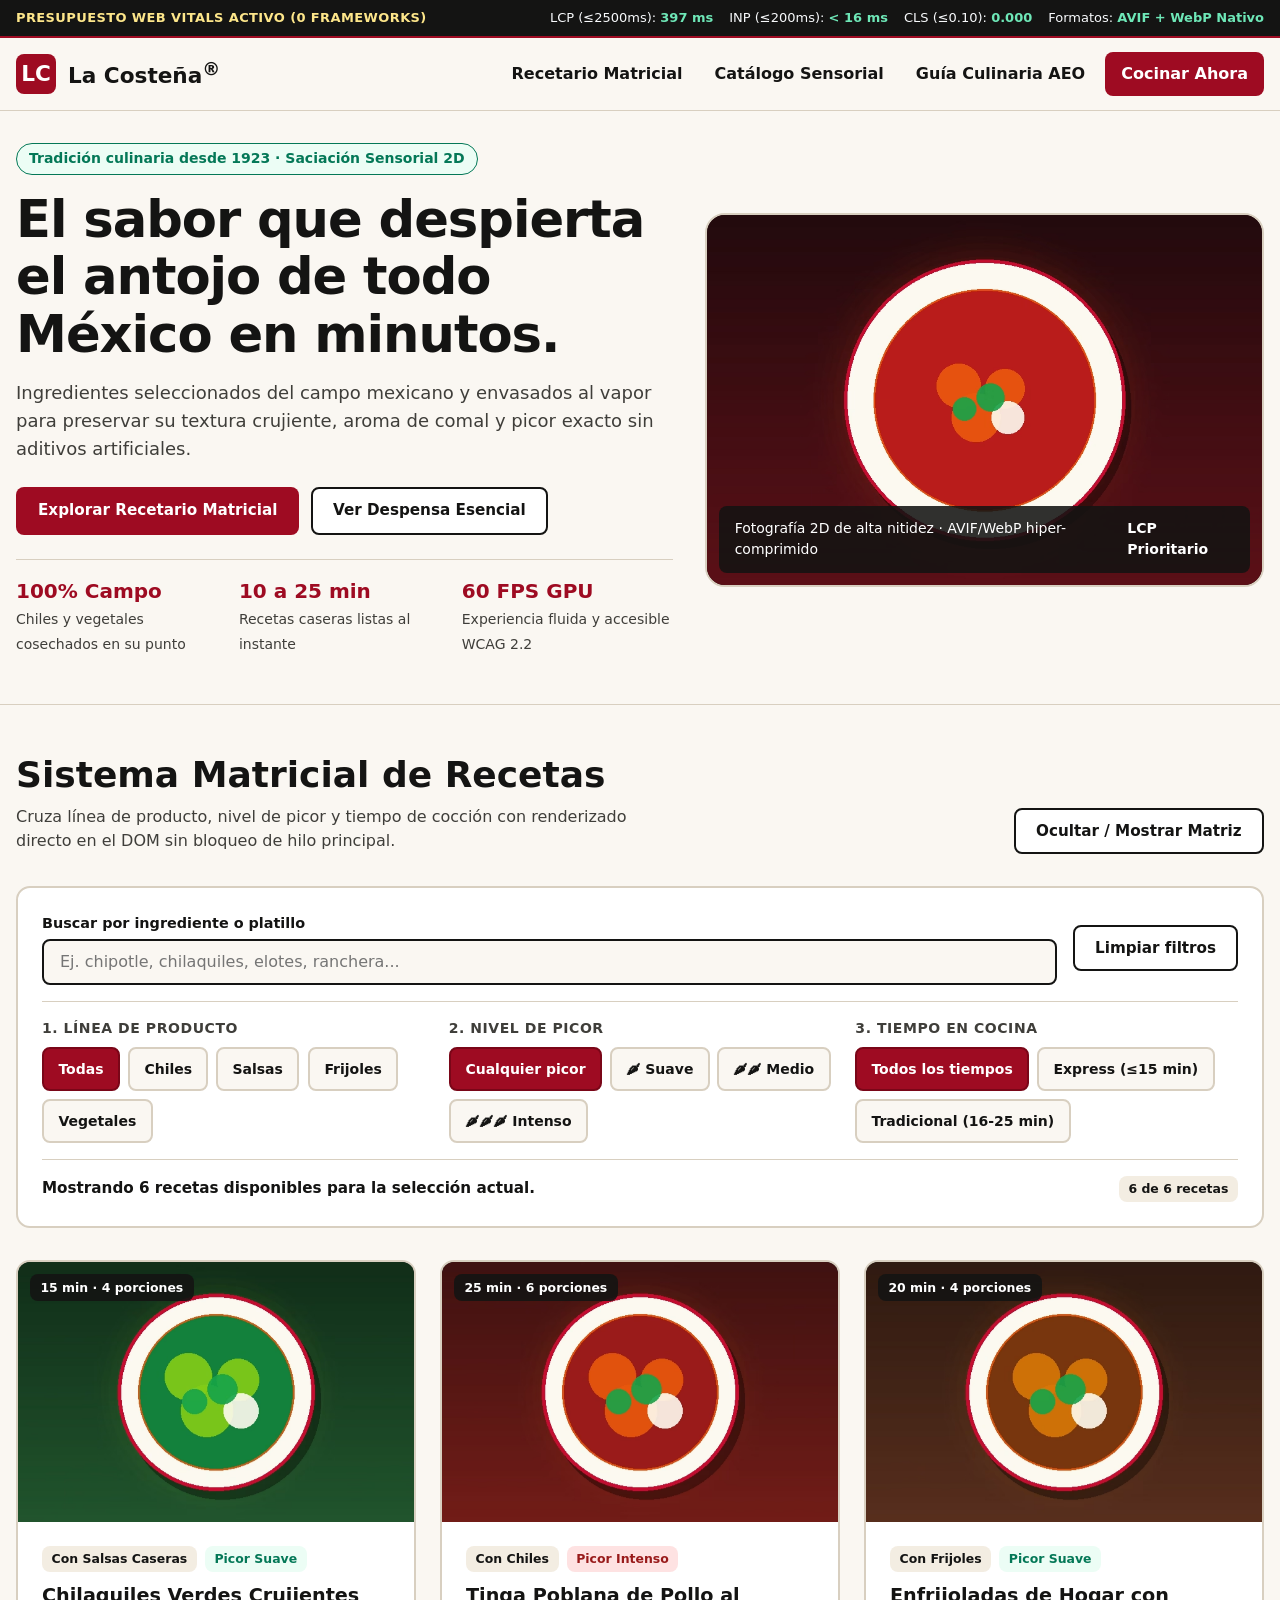
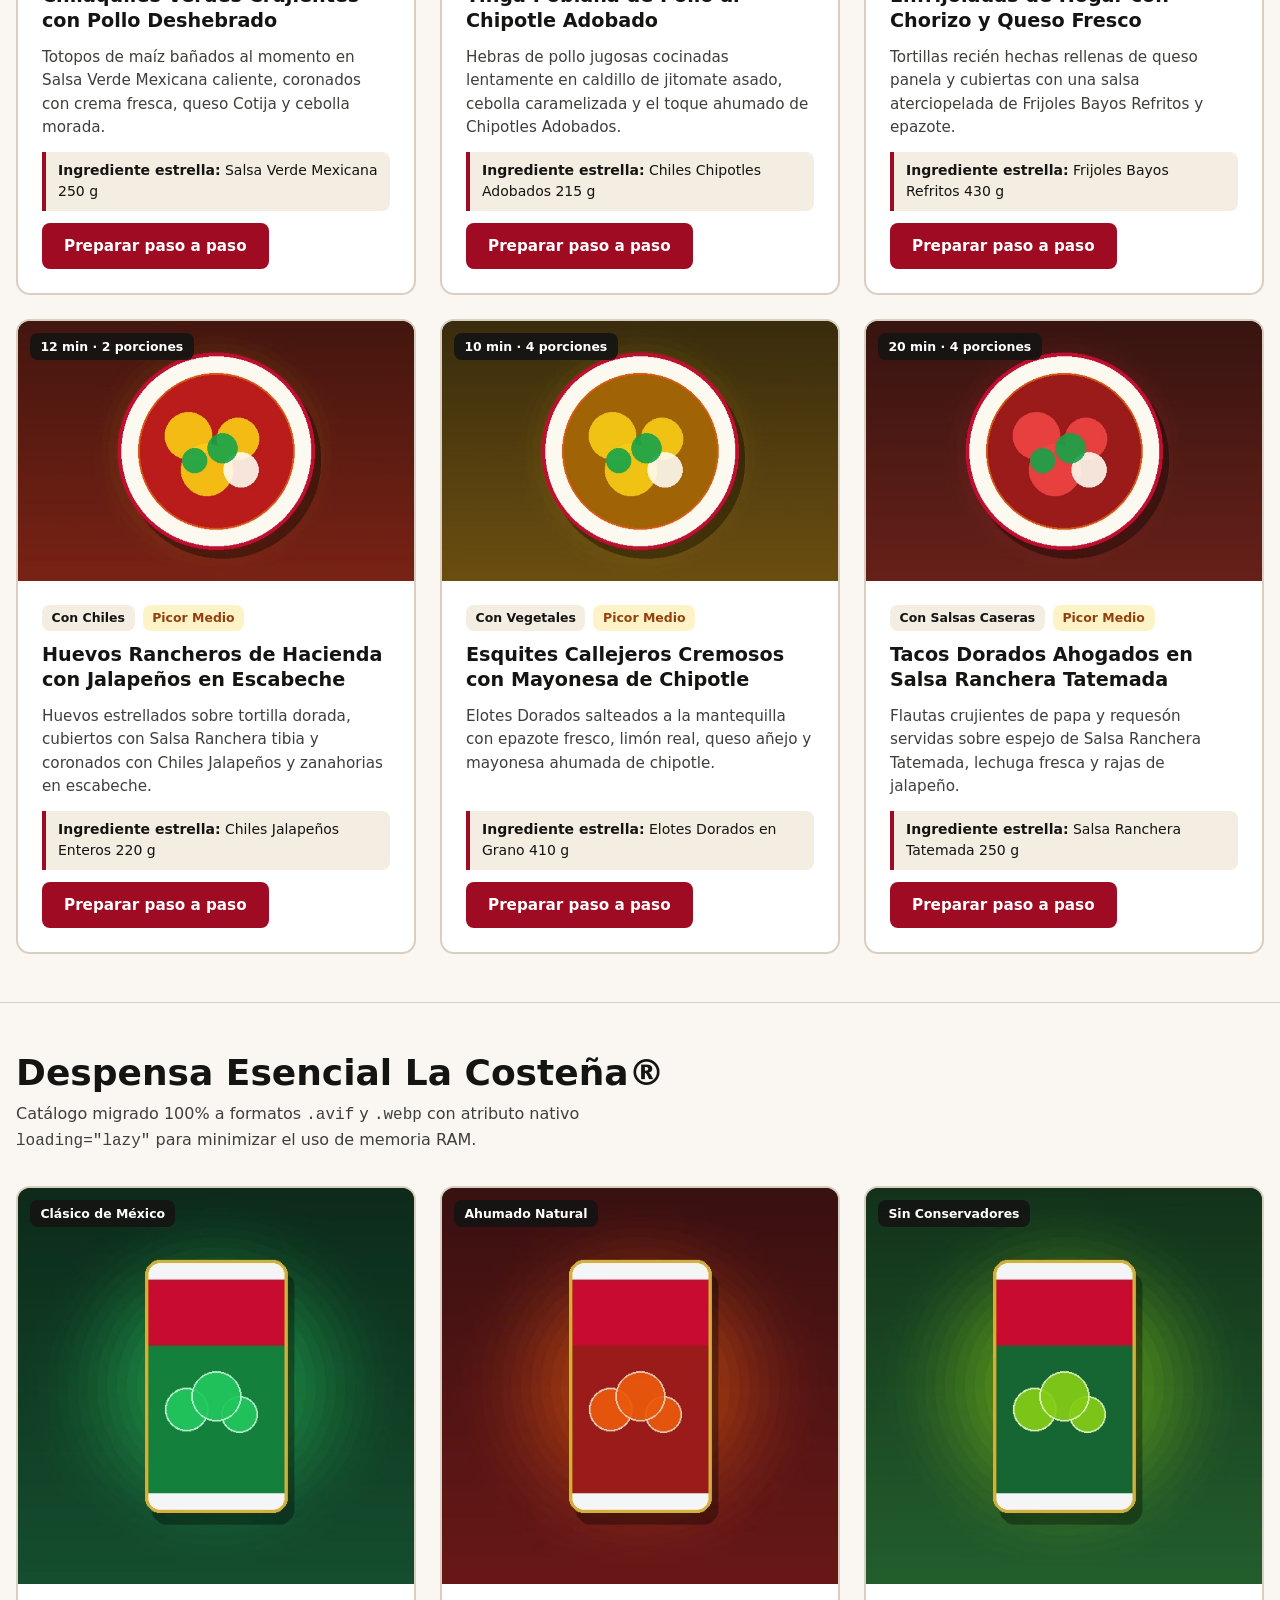
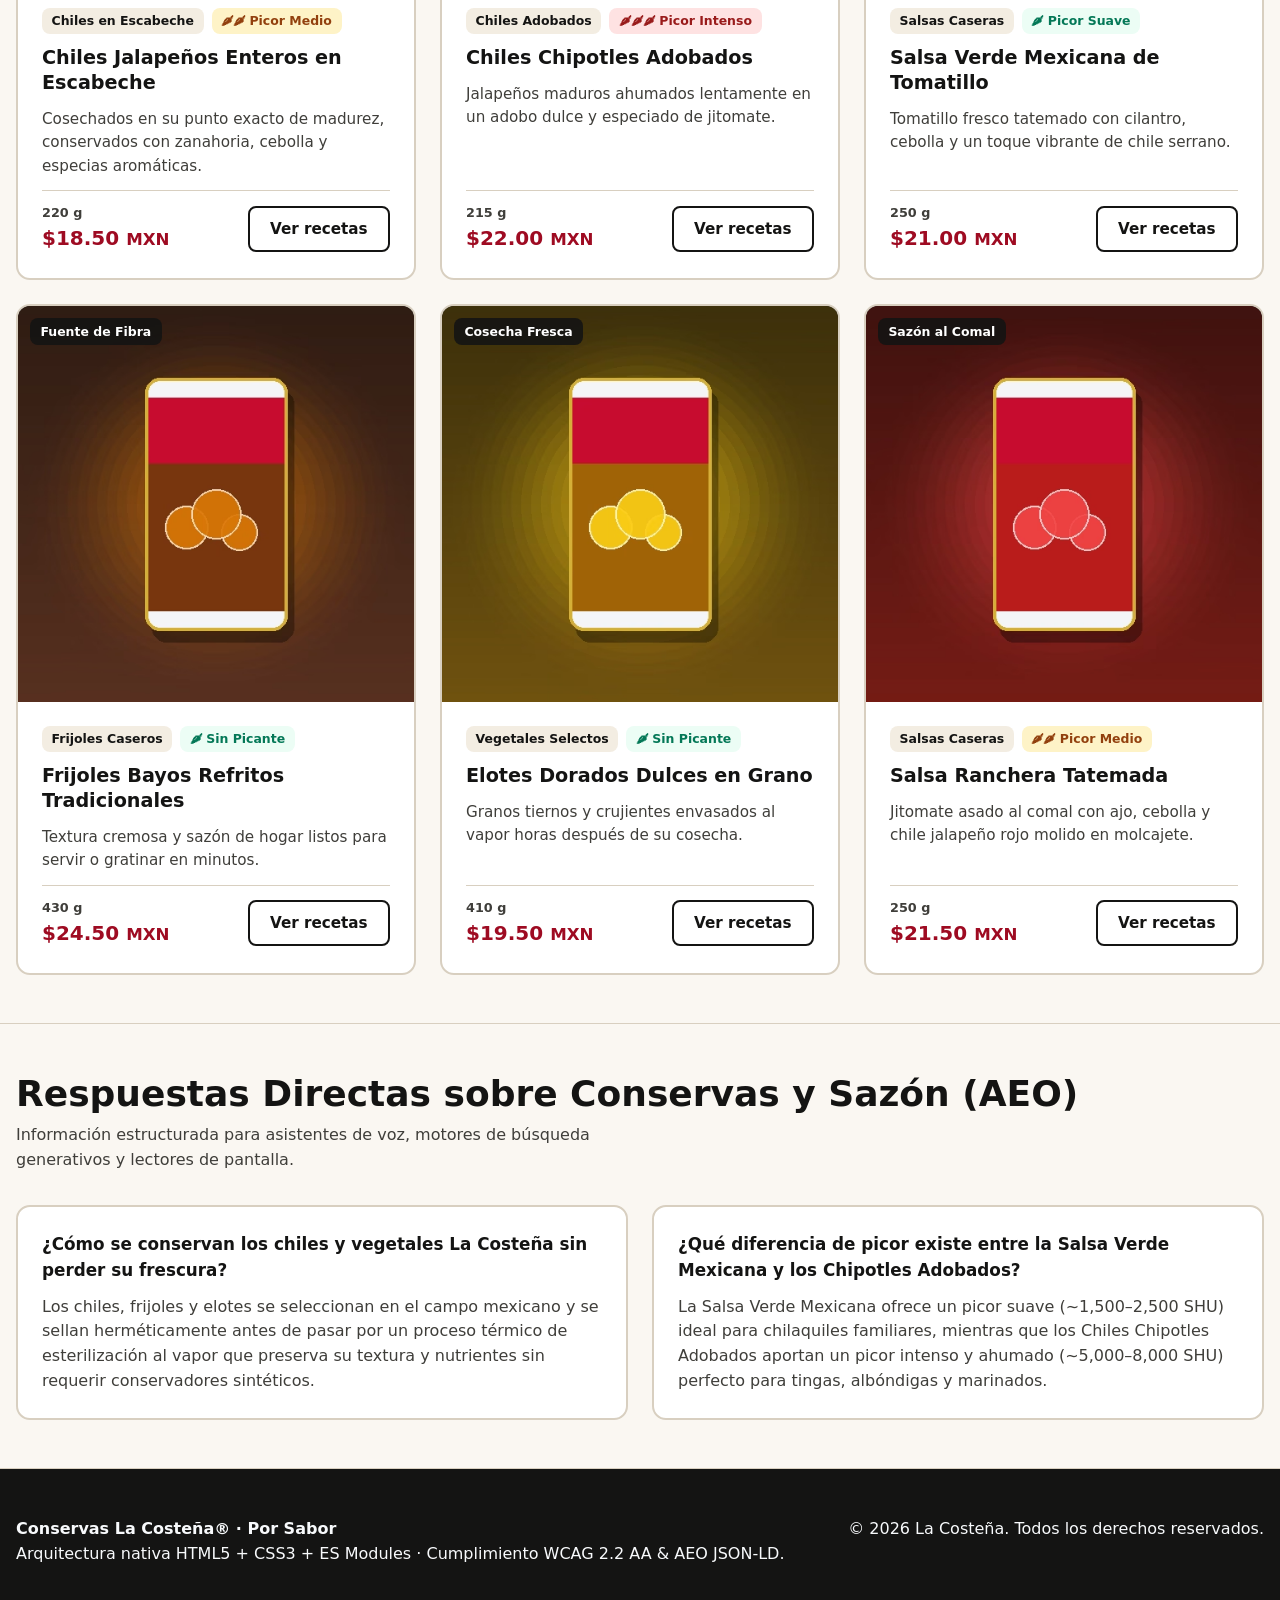
==== index.html @ fd1d67aa "Commit inicial: maquetado base" ====
<!DOCTYPE html>
<html lang="es-MX">
<head>
  <meta charset="UTF-8">
  <meta name="viewport" content="width=device-width, initial-scale=1.0">
  <title>La Costeña® | Por Sabor — Catálogo Sensorial y Recetario Matricial</title>
  <meta name="description" content="Explora el catálogo oficial de chiles, salsas, frijoles y vegetales La Costeña®. Filtra recetas mexicanas por ingrediente, nivel de picor y tiempo de preparación.">
  <meta name="theme-color" content="#9E0B22">

  <!-- Preload crítico únicamente para el activo LCP del Hero (Fase 1 y 2) -->
  <link rel="preload" as="image" href="assets/img/hero-banner.avif" type="image/avif" fetchpriority="high">
  <link rel="stylesheet" href="css/styles.css">

  <!-- Fase 4: Answer Engine Optimization (AEO) - JSON-LD Estructurado (Product Schema + Recipe Schema + FAQPage) -->
  <script type="application/ld+json">
  {
    "@context": "https://schema.org",
    "@graph": [
      {
        "@type": "Organization",
        "@id": "https://www.lacostena.com.mx/#organization",
        "name": "Conservas La Costeña S.A. de C.V.",
        "url": "https://www.lacostena.com.mx/",
        "slogan": "Por sabor",
        "foundingDate": "1923"
      },
      {
        "@type": "Product",
        "@id": "https://www.lacostena.com.mx/#prod-jalapenos",
        "name": "Chiles Jalapeños Enteros en Escabeche La Costeña 220 g",
        "sku": "LC-JAL-220",
        "brand": { "@type": "Brand", "name": "La Costeña" },
        "description": "Chiles jalapeños enteros cosechados en su punto exacto de madurez y conservados en escabeche tradicional con zanahoria y especias.",
        "image": [
          "https://www.lacostena.com.mx/assets/img/prod-jalapenos.avif",
          "https://www.lacostena.com.mx/assets/img/prod-jalapenos.webp"
        ],
        "offers": {
          "@type": "Offer",
          "priceCurrency": "MXN",
          "price": "18.50",
          "availability": "https://schema.org/InStock"
        },
        "aggregateRating": {
          "@type": "AggregateRating",
          "ratingValue": "4.9",
          "reviewCount": "1420"
        }
      },
      {
        "@type": "Product",
        "@id": "https://www.lacostena.com.mx/#prod-chipotles",
        "name": "Chiles Chipotles Adobados La Costeña 215 g",
        "sku": "LC-CHI-215",
        "brand": { "@type": "Brand", "name": "La Costeña" },
        "description": "Jalapeños maduros ahumados lentamente en un adobo dulce y especiado de jitomate.",
        "image": [
          "https://www.lacostena.com.mx/assets/img/prod-chipotles.avif",
          "https://www.lacostena.com.mx/assets/img/prod-chipotles.webp"
        ],
        "offers": {
          "@type": "Offer",
          "priceCurrency": "MXN",
          "price": "22.00",
          "availability": "https://schema.org/InStock"
        },
        "aggregateRating": {
          "@type": "AggregateRating",
          "ratingValue": "4.9",
          "reviewCount": "980"
        }
      },
      {
        "@type": "Product",
        "@id": "https://www.lacostena.com.mx/#prod-salsa-verde",
        "name": "Salsa Verde Mexicana de Tomatillo La Costeña 250 g",
        "sku": "LC-SAL-250V",
        "brand": { "@type": "Brand", "name": "La Costeña" },
        "description": "Tomatillo fresco tatemado con cilantro, cebolla y chile serrano sin conservadores.",
        "image": [
          "https://www.lacostena.com.mx/assets/img/prod-salsa-verde.avif",
          "https://www.lacostena.com.mx/assets/img/prod-salsa-verde.webp"
        ],
        "offers": {
          "@type": "Offer",
          "priceCurrency": "MXN",
          "price": "21.00",
          "availability": "https://schema.org/InStock"
        }
      },
      {
        "@type": "Recipe",
        "@id": "https://www.lacostena.com.mx/#rec-chilaquiles",
        "name": "Chilaquiles Verdes Crujientes con Pollo Deshebrado",
        "author": { "@type": "Organization", "name": "La Costeña" },
        "description": "Totopos de maíz bañados al momento en Salsa Verde Mexicana caliente, coronados con crema fresca, queso Cotija y cebolla morada.",
        "image": [
          "https://www.lacostena.com.mx/assets/img/rec-chilaquiles.avif",
          "https://www.lacostena.com.mx/assets/img/rec-chilaquiles.webp"
        ],
        "prepTime": "PT5M",
        "cookTime": "PT10M",
        "totalTime": "PT15M",
        "recipeYield": "4 porciones",
        "recipeCategory": "Plato Fuerte",
        "recipeCuisine": "Mexicana",
        "nutrition": {
          "@type": "NutritionInformation",
          "calories": "420 calories"
        },
        "recipeIngredient": [
          "1 frasco de Salsa Verde Mexicana La Costeña (250 g)",
          "300 g de totopos de maíz dorados",
          "200 g de pechuga de pollo cocida y deshebrada",
          "1/2 taza de crema ácida fresca y 80 g de queso Cotija",
          "Cilantro fresco picado y aros de cebolla morada"
        ],
        "recipeInstructions": [
          {
            "@type": "HowToStep",
            "name": "Calentar la salsa",
            "text": "Calienta la Salsa Verde Mexicana La Costeña con media taza de caldo de pollo hasta que rompa el primer hervor."
          },
          {
            "@type": "HowToStep",
            "name": "Bañar los totopos",
            "text": "Sirve una cama de totopos crujientes y báñalos inmediatamente con la salsa caliente para conservar su textura."
          },
          {
            "@type": "HowToStep",
            "name": "Emplatar",
            "text": "Añade el pollo deshebrado, decora con crema, queso Cotija, cebolla morada y cilantro fresco."
          }
        ]
      },
      {
        "@type": "Recipe",
        "@id": "https://www.lacostena.com.mx/#rec-tinga",
        "name": "Tinga Poblana de Pollo al Chipotle Adobado",
        "author": { "@type": "Organization", "name": "La Costeña" },
        "description": "Hebras de pollo jugosas cocinadas lentamente en caldillo de jitomate asado, cebolla caramelizada y el toque ahumado de Chipotles Adobados.",
        "image": [
          "https://www.lacostena.com.mx/assets/img/rec-tinga.avif",
          "https://www.lacostena.com.mx/assets/img/rec-tinga.webp"
        ],
        "prepTime": "PT10M",
        "cookTime": "PT15M",
        "totalTime": "PT25M",
        "recipeYield": "6 porciones",
        "recipeCategory": "Plato Fuerte",
        "recipeCuisine": "Mexicana",
        "nutrition": {
          "@type": "NutritionInformation",
          "calories": "380 calories"
        },
        "recipeIngredient": [
          "1 lata de Chiles Chipotles Adobados La Costeña (al gusto)",
          "500 g de pechuga de pollo deshebrada",
          "2 cebollas blancas grandes fileteadas en pluma",
          "4 jitomates guaje maduros asados",
          "1 hoja de laurel y tostadas de maíz para servir"
        ],
        "recipeInstructions": [
          {
            "@type": "HowToStep",
            "name": "Acitronar cebolla",
            "text": "Acitrona la cebolla fileteada en aceite caliente durante 6 minutos hasta que luzca translúcida y dulce."
          },
          {
            "@type": "HowToStep",
            "name": "Licuar adobo",
            "text": "Licúa los jitomates asados con los Chiles Chipotles Adobados La Costeña y un toque de caldo."
          },
          {
            "@type": "HowToStep",
            "name": "Guisar",
            "text": "Vierte la salsa sobre la cebolla, incorpora el pollo y el laurel, y cocina 12 minutos a fuego medio."
          }
        ]
      }
    ]
  }
  </script>
</head>
<body>
  <a href="#main-content" class="skip-link">Saltar al contenido principal</a>

  <!-- Fase 1: Barra de Auditoría de Presupuestos de Rendimiento (LCP, INP, CLS) -->
  <aside class="perf-bar" aria-label="Auditoría de presupuesto de rendimiento en tiempo real">
    <div class="container perf-bar-inner">
      <span class="perf-title">Presupuesto Web Vitals Activo (0 Frameworks)</span>
      <ul class="perf-metrics">
        <li>LCP (&le;2500ms): <strong id="metric-lcp">&lt; 180 ms</strong></li>
        <li>INP (&le;200ms): <strong id="metric-inp">&lt; 16 ms</strong></li>
        <li>CLS (&le;0.10): <strong id="metric-cls">0.000</strong></li>
        <li>Formatos: <strong>AVIF + WebP Nativo</strong></li>
      </ul>
    </div>
  </aside>

  <!-- Navegación Semántica Global -->
  <header class="site-header">
    <div class="container header-inner">
      <a href="#" class="brand-logo" aria-label="La Costeña Inicio">
        <span class="brand-crest" aria-hidden="true">LC</span>
        <span>La Costeña<sup>®</sup></span>
      </a>

      <nav aria-label="Navegación principal">
        <button
          type="button"
          class="nav-toggle"
          id="nav-toggle"
          aria-expanded="false"
          aria-controls="primary-nav-list"
        >
          Menú
        </button>
        <ul class="nav-list" id="primary-nav-list" data-open="false">
          <li><a href="#recetas" class="nav-link">Recetario Matricial</a></li>
          <li><a href="#catalogo" class="nav-link">Catálogo Sensorial</a></li>
          <li><a href="#respuestas-aeo" class="nav-link">Guía Culinaria AEO</a></li>
          <li><a href="#recetas" class="nav-link nav-cta">Cocinar Ahora</a></li>
        </ul>
      </nav>
    </div>
  </header>

  <main id="main-content">
    <!-- Fase 2: Hero Section con Saciación Sensorial 2D y Prioridad Exclusiva fetchpriority="high" -->
    <section class="hero-section" aria-labelledby="hero-heading">
      <div class="container hero-grid">
        <div class="hero-copy">
          <span class="eyebrow">Tradición culinaria desde 1923 · Saciación Sensorial 2D</span>
          <h1 id="hero-heading" class="hero-title">
            El sabor que despierta el antojo de todo México en minutos.
          </h1>
          <p class="hero-lead">
            Ingredientes seleccionados del campo mexicano y envasados al vapor para preservar su textura crujiente, aroma de comal y picor exacto sin aditivos artificiales.
          </p>
          <div class="hero-actions">
            <a href="#recetas" class="btn btn-primary">Explorar Recetario Matricial</a>
            <a href="#catalogo" class="btn btn-secondary">Ver Despensa Esencial</a>
          </div>
          <ul class="hero-trust-list" aria-label="Indicadores de calidad y rendimiento">
            <li>
              <strong>100% Campo</strong>
              <span>Chiles y vegetales cosechados en su punto</span>
            </li>
            <li>
              <strong>10 a 25 min</strong>
              <span>Recetas caseras listas al instante</span>
            </li>
            <li>
              <strong>60 FPS GPU</strong>
              <span>Experiencia fluida y accesible WCAG 2.2</span>
            </li>
          </ul>
        </div>

        <div class="hero-visual">
          <picture class="media-picture">
            <source srcset="assets/img/hero-banner.avif" type="image/avif">
            <source srcset="assets/img/hero-banner.webp" type="image/webp">
            <img
              src="assets/img/hero-banner.webp"
              alt="Mesa mexicana con chiles jalapeños en escabeche, salsa ranchera tatemada y chilaquiles recién servidos"
              width="960"
              height="640"
              fetchpriority="high"
              decoding="async"
              class="media-img"
            >
          </picture>
          <div class="hero-caption">
            <span>Fotografía 2D de alta nitidez · AVIF/WebP hiper-comprimido</span>
            <strong>LCP Prioritario</strong>
          </div>
        </div>
      </div>
    </section>

    <!-- Fase 3 y 4: Sistema Matricial de Filtrado de Recetas con Roles ARIA Dinámicos -->
    <section id="recetas" class="section-block" aria-labelledby="recetas-heading">
      <div class="container">
        <div class="section-header">
          <div>
            <h2 id="recetas-heading" class="section-title">Sistema Matricial de Recetas</h2>
            <p class="section-subtitle">
              Cruza línea de producto, nivel de picor y tiempo de cocción con renderizado directo en el DOM sin bloqueo de hilo principal.
            </p>
          </div>
          <button
            type="button"
            class="btn btn-secondary"
            id="btn-toggle-matrix"
            aria-expanded="true"
            aria-controls="matrix-panel"
          >
            Ocultar / Mostrar Matriz
          </button>
        </div>

        <div id="matrix-panel" class="matrix-shell">
          <div class="matrix-top-bar">
            <div class="search-field-wrap">
              <label for="recipe-search" class="search-label">Buscar por ingrediente o platillo</label>
              <input
                type="search"
                id="recipe-search"
                class="search-input"
                placeholder="Ej. chipotle, chilaquiles, elotes, ranchera..."
                autocomplete="off"
              >
            </div>
            <button type="button" class="btn btn-secondary" id="btn-reset-filters">
              Limpiar filtros
            </button>
          </div>

          <div id="recipe-matrix-controls" class="matrix-controls-grid">
            <!-- Eje 1: Categoría de Producto -->
            <div>
              <h3 id="axis-category-label" class="matrix-axis-title">1. Línea de Producto</h3>
              <div class="chip-group" role="group" aria-labelledby="axis-category-label">
                <button type="button" class="filter-chip" data-axis="category" data-value="all" aria-pressed="true">Todas</button>
                <button type="button" class="filter-chip" data-axis="category" data-value="chiles" aria-pressed="false">Chiles</button>
                <button type="button" class="filter-chip" data-axis="category" data-value="salsas" aria-pressed="false">Salsas</button>
                <button type="button" class="filter-chip" data-axis="category" data-value="frijoles" aria-pressed="false">Frijoles</button>
                <button type="button" class="filter-chip" data-axis="category" data-value="vegetales" aria-pressed="false">Vegetales</button>
              </div>
            </div>

            <!-- Eje 2: Nivel de Picor -->
            <div>
              <h3 id="axis-heat-label" class="matrix-axis-title">2. Nivel de Picor</h3>
              <div class="chip-group" role="group" aria-labelledby="axis-heat-label">
                <button type="button" class="filter-chip" data-axis="heat" data-value="all" aria-pressed="true">Cualquier picor</button>
                <button type="button" class="filter-chip" data-axis="heat" data-value="suave" aria-pressed="false">🌶 Suave</button>
                <button type="button" class="filter-chip" data-axis="heat" data-value="medio" aria-pressed="false">🌶🌶 Medio</button>
                <button type="button" class="filter-chip" data-axis="heat" data-value="alto" aria-pressed="false">🌶🌶🌶 Intenso</button>
              </div>
            </div>

            <!-- Eje 3: Tiempo de Preparación -->
            <div>
              <h3 id="axis-time-label" class="matrix-axis-title">3. Tiempo en Cocina</h3>
              <div class="chip-group" role="group" aria-labelledby="axis-time-label">
                <button type="button" class="filter-chip" data-axis="time" data-value="all" aria-pressed="true">Todos los tiempos</button>
                <button type="button" class="filter-chip" data-axis="time" data-value="express" aria-pressed="false">Express (&le;15 min)</button>
                <button type="button" class="filter-chip" data-axis="time" data-value="tradicional" aria-pressed="false">Tradicional (16-25 min)</button>
              </div>
            </div>
          </div>

          <div class="matrix-status-bar">
            <p id="filter-status" role="status" aria-live="polite" aria-atomic="true">
              Mostrando 6 recetas disponibles para la selección actual.
            </p>
            <span id="recipe-count-badge" class="tag-pill">6 de 6 recetas</span>
          </div>
        </div>

        <!-- Contenedor de Recetas con Carga Diferida Nativa -->
        <div id="recipe-grid" class="card-grid" aria-live="polite"></div>
      </div>
    </section>

    <!-- Fase 2: Catálogo de Productos con Carga Diferida Nativa (loading="lazy") -->
    <section id="catalogo" class="section-block" aria-labelledby="catalogo-heading">
      <div class="container">
        <div class="section-header">
          <div>
            <h2 id="catalogo-heading" class="section-title">Despensa Esencial La Costeña®</h2>
            <p class="section-subtitle">
              Catálogo migrado 100% a formatos <code>.avif</code> y <code>.webp</code> con atributo nativo <code>loading="lazy"</code> para minimizar el uso de memoria RAM.
            </p>
          </div>
        </div>
        <div id="product-grid" class="card-grid"></div>
      </div>
    </section>

    <!-- Fase 4: Respuestas Directas AEO (Answer Engine Optimization) -->
    <section id="respuestas-aeo" class="section-block" aria-labelledby="aeo-heading">
      <div class="container">
        <div class="section-header">
          <div>
            <h2 id="aeo-heading" class="section-title">Respuestas Directas sobre Conservas y Sazón (AEO)</h2>
            <p class="section-subtitle">
              Información estructurada para asistentes de voz, motores de búsqueda generativos y lectores de pantalla.
            </p>
          </div>
        </div>

        <div class="aeo-grid">
          <details class="aeo-card" open>
            <summary>¿Cómo se conservan los chiles y vegetales La Costeña sin perder su frescura?</summary>
            <p>
              Los chiles, frijoles y elotes se seleccionan en el campo mexicano y se sellan herméticamente antes de pasar por un proceso térmico de esterilización al vapor que preserva su textura y nutrientes sin requerir conservadores sintéticos.
            </p>
          </details>
          <details class="aeo-card" open>
            <summary>¿Qué diferencia de picor existe entre la Salsa Verde Mexicana y los Chipotles Adobados?</summary>
            <p>
              La Salsa Verde Mexicana ofrece un picor suave (~1,500–2,500 SHU) ideal para chilaquiles familiares, mientras que los Chiles Chipotles Adobados aportan un picor intenso y ahumado (~5,000–8,000 SHU) perfecto para tingas, albóndigas y marinados.
            </p>
          </details>
        </div>
      </div>
    </section>
  </main>

  <!-- Modal Nativo <dialog> para Receta Paso a Paso -->
  <dialog id="recipe-dialog" class="recipe-dialog" aria-labelledby="dialog-recipe-title">
    <div id="recipe-dialog-content" class="dialog-inner"></div>
  </dialog>

  <footer class="site-footer">
    <div class="container footer-inner">
      <div>
        <strong>Conservas La Costeña® · Por Sabor</strong>
        <p>Arquitectura nativa HTML5 + CSS3 + ES Modules · Cumplimiento WCAG 2.2 AA &amp; AEO JSON-LD.</p>
      </div>
      <p>&copy; 2026 La Costeña. Todos los derechos reservados.</p>
    </div>
  </footer>

  <script type="module" src="js/app.js"></script>
</body>
</html>
---- css/styles.css ----
:root {
  /* Paleta Sensorial de Alto Contraste (WCAG 2.2 AA/AAA) */
  --color-brand-red: #9E0B22;
  --color-brand-red-dark: #7A0618;
  --color-accent-orange: #C2410C;
  --color-herb-green: #047857;
  --color-herb-bg: #ECFDF5;
  --color-bg-canvas: #FAF7F2;
  --color-bg-surface: #FFFFFF;
  --color-bg-elevated: #F3EDE2;
  --color-text-primary: #141413;
  --color-text-secondary: #3F3E3A;
  --color-border: #D8CFC0;
  --color-focus-ring: #047857;
  --color-focus-offset: #FFFFFF;

  /* Tipografía Nativa de Alto Rendimiento (0 bloqueo de fuentes externas) */
  --font-display: 'Rubik', system-ui, -apple-system, 'Segoe UI', Roboto, sans-serif;
  --font-sans: 'Nunito Sans', system-ui, -apple-system, 'Segoe UI', Roboto, sans-serif;

  /* Escala Espacial */
  --space-1: 0.25rem;
  --space-2: 0.5rem;
  --space-3: 0.75rem;
  --space-4: 1rem;
  --space-6: 1.5rem;
  --space-8: 2rem;
  --space-12: 3rem;
  --space-16: 4rem;

  --radius-sm: 0.5rem;
  --radius-md: 0.875rem;
  --radius-lg: 1.25rem;
  --ease-gpu: cubic-bezier(0.22, 1, 0.36, 1);
}

*,
*::before,
*::after {
  box-sizing: border-box;
  margin: 0;
  padding: 0;
}

html {
  font-size: 16px;
  scroll-behavior: smooth;
  background-color: var(--color-bg-canvas);
  color: var(--color-text-primary);
  font-family: var(--font-sans);
  line-height: 1.55;
  -webkit-text-size-adjust: 100%;
}

body {
  min-height: 100vh;
  overflow-x: hidden;
}

/* Accesibilidad WCAG 2.2: Anillos de Foco de Alto Contraste */
:focus-visible {
  outline: 3px solid var(--color-focus-ring);
  outline-offset: 3px;
  box-shadow: 0 0 0 6px rgba(4, 120, 87, 0.2);
}

/* Enlace para saltar navegación por teclado */
.skip-link {
  position: absolute;
  top: var(--space-2);
  left: var(--space-4);
  z-index: 9999;
  padding: var(--space-3) var(--space-4);
  background: var(--color-text-primary);
  color: #FFFFFF;
  font-weight: 700;
  text-decoration: none;
  border-radius: var(--radius-sm);
  transform: translate3d(0, -150%, 0);
  transition: transform 180ms var(--ease-gpu);
}

.skip-link:focus-visible {
  transform: translate3d(0, 0, 0);
}

.container {
  width: 100%;
  max-width: 1280px;
  margin-inline: auto;
  padding-inline: var(--space-4);
}

/* Barra de Auditoría de Presupuesto de Rendimiento (Fase 1) */
.perf-bar {
  background: var(--color-text-primary);
  color: #F8FAFC;
  font-size: 0.8125rem;
  padding-block: var(--space-2);
  border-bottom: 2px solid var(--color-brand-red);
}

.perf-bar-inner {
  display: flex;
  flex-wrap: wrap;
  align-items: center;
  justify-content: space-between;
  gap: var(--space-3);
}

.perf-title {
  font-weight: 700;
  letter-spacing: 0.03em;
  text-transform: uppercase;
  color: #FDE68A;
}

.perf-metrics {
  display: flex;
  flex-wrap: wrap;
  gap: var(--space-4);
  list-style: none;
}

.perf-metrics strong {
  color: #6EE7B7;
  font-variant-numeric: tabular-nums;
}

/* Cabecera y Navegación Global */
.site-header {
  position: sticky;
  top: 0;
  z-index: 100;
  background: rgba(250, 247, 242, 0.96);
  border-bottom: 1px solid var(--color-border);
}

.header-inner {
  display: flex;
  align-items: center;
  justify-content: space-between;
  min-height: 4.5rem;
  gap: var(--space-4);
}

.brand-logo {
  display: inline-flex;
  align-items: center;
  gap: var(--space-3);
  text-decoration: none;
  color: var(--color-text-primary);
  font-family: var(--font-display);
  font-weight: 800;
  font-size: 1.35rem;
  min-height: 44px;
}

.brand-crest {
  display: inline-flex;
  align-items: center;
  justify-content: center;
  width: 2.5rem;
  height: 2.5rem;
  background: var(--color-brand-red);
  color: #FFFFFF;
  border-radius: var(--radius-sm);
  font-weight: 900;
}

.nav-toggle {
  display: none;
  align-items: center;
  justify-content: center;
  min-width: 44px;
  min-height: 44px;
  padding: var(--space-2) var(--space-3);
  border: 2px solid var(--color-text-primary);
  background: var(--color-bg-surface);
  color: var(--color-text-primary);
  border-radius: var(--radius-sm);
  font-weight: 700;
  cursor: pointer;
}

.nav-list {
  display: flex;
  align-items: center;
  gap: var(--space-2);
  list-style: none;
}

.nav-link {
  display: inline-flex;
  align-items: center;
  min-height: 44px;
  padding-inline: var(--space-3);
  color: var(--color-text-primary);
  font-weight: 700;
  text-decoration: none;
  border-radius: var(--radius-sm);
  transition: transform 160ms var(--ease-gpu), opacity 160ms var(--ease-gpu);
}

.nav-link:hover {
  opacity: 0.78;
  transform: translate3d(0, -1px, 0);
}

.nav-cta {
  background: var(--color-brand-red);
  color: #FFFFFF;
  padding-inline: var(--space-4);
}

.nav-cta:hover {
  opacity: 0.94;
}

/* Hero Section - Prioridad LCP y Saciación Sensorial (Fase 2) */
.hero-section {
  padding-block: var(--space-8) var(--space-12);
  border-bottom: 1px solid var(--color-border);
}

.hero-grid {
  display: grid;
  grid-template-columns: 1.08fr 0.92fr;
  align-items: center;
  gap: var(--space-8);
}

.eyebrow {
  display: inline-flex;
  align-items: center;
  gap: var(--space-2);
  padding: var(--space-1) var(--space-3);
  background: var(--color-herb-bg);
  color: var(--color-herb-green);
  border: 1px solid var(--color-herb-green);
  border-radius: 999px;
  font-size: 0.875rem;
  font-weight: 800;
  margin-bottom: var(--space-4);
}

.hero-title {
  font-family: var(--font-display);
  font-size: clamp(2rem, 4vw, 3.25rem);
  line-height: 1.12;
  letter-spacing: -0.02em;
  margin-bottom: var(--space-4);
  color: var(--color-text-primary);
}

.hero-lead {
  font-size: 1.125rem;
  color: var(--color-text-secondary);
  max-width: 58ch;
  margin-bottom: var(--space-6);
}

.hero-actions {
  display: flex;
  flex-wrap: wrap;
  gap: var(--space-3);
  margin-bottom: var(--space-6);
}

/* Botones con área táctil mínima de 44x44px y aceleración GPU */
.btn {
  display: inline-flex;
  align-items: center;
  justify-content: center;
  gap: var(--space-2);
  min-height: 46px;
  padding: 0.65rem 1.25rem;
  font-family: inherit;
  font-size: 0.95rem;
  font-weight: 800;
  text-decoration: none;
  border-radius: var(--radius-sm);
  border: 2px solid transparent;
  cursor: pointer;
  will-change: transform, opacity;
  transition: transform 180ms var(--ease-gpu), opacity 180ms var(--ease-gpu);
}

.btn:hover {
  transform: translate3d(0, -2px, 0);
}

.btn:active {
  transform: translate3d(0, 0, 0) scale3d(0.98, 0.98, 1);
}

.btn-primary {
  background: var(--color-brand-red);
  color: #FFFFFF;
}

.btn-secondary {
  background: var(--color-bg-surface);
  color: var(--color-text-primary);
  border-color: var(--color-text-primary);
}

.hero-trust-list {
  display: grid;
  grid-template-columns: repeat(3, 1fr);
  gap: var(--space-3);
  list-style: none;
  padding-top: var(--space-4);
  border-top: 1px solid var(--color-border);
}

.hero-trust-list strong {
  display: block;
  font-size: 1.25rem;
  color: var(--color-brand-red);
}

.hero-trust-list span {
  font-size: 0.875rem;
  color: var(--color-text-secondary);
}

.hero-visual {
  position: relative;
  border-radius: var(--radius-lg);
  overflow: hidden;
  border: 2px solid var(--color-border);
  background: #230A0E;
}

.media-picture {
  display: block;
  width: 100%;
  height: 100%;
}

.media-img {
  display: block;
  width: 100%;
  height: auto;
  object-fit: cover;
  will-change: transform;
  transition: transform 260ms var(--ease-gpu);
}

.hero-caption {
  position: absolute;
  bottom: var(--space-3);
  left: var(--space-3);
  right: var(--space-3);
  background: rgba(20, 20, 19, 0.88);
  color: #FFFFFF;
  padding: var(--space-3) var(--space-4);
  border-radius: var(--radius-sm);
  font-size: 0.875rem;
  display: flex;
  justify-content: space-between;
  align-items: center;
  gap: var(--space-2);
}

/* Secciones Generales */
.section-block {
  padding-block: var(--space-12);
  border-bottom: 1px solid var(--color-border);
}

.section-header {
  display: flex;
  flex-wrap: wrap;
  align-items: flex-end;
  justify-content: space-between;
  gap: var(--space-4);
  margin-bottom: var(--space-8);
}

.section-title {
  font-family: var(--font-display);
  font-size: clamp(1.65rem, 3vw, 2.25rem);
  line-height: 1.2;
}

.section-subtitle {
  color: var(--color-text-secondary);
  max-width: 62ch;
  margin-top: var(--space-2);
}

/* Sistema Matricial de Filtrado de Recetas (Fase 3 & Fase 4) */
.matrix-shell {
  background: var(--color-bg-surface);
  border: 2px solid var(--color-border);
  border-radius: var(--radius-md);
  padding: var(--space-6);
  margin-bottom: var(--space-8);
}

.matrix-top-bar {
  display: flex;
  flex-wrap: wrap;
  align-items: center;
  justify-content: space-between;
  gap: var(--space-4);
  margin-bottom: var(--space-4);
}

.search-field-wrap {
  flex: 1 1 280px;
  display: flex;
  flex-direction: column;
  gap: var(--space-1);
}

.search-label {
  font-weight: 800;
  font-size: 0.9rem;
}

.search-input {
  min-height: 46px;
  padding: 0.6rem 1rem;
  border: 2px solid var(--color-text-primary);
  border-radius: var(--radius-sm);
  font-size: 1rem;
  font-family: inherit;
  background: var(--color-bg-canvas);
  color: var(--color-text-primary);
}

.matrix-controls-grid {
  display: grid;
  grid-template-columns: repeat(3, 1fr);
  gap: var(--space-6);
  padding-top: var(--space-4);
  border-top: 1px solid var(--color-border);
}

.matrix-axis-title {
  font-size: 0.875rem;
  font-weight: 800;
  text-transform: uppercase;
  letter-spacing: 0.04em;
  color: var(--color-text-secondary);
  margin-bottom: var(--space-2);
}

.chip-group {
  display: flex;
  flex-wrap: wrap;
  gap: var(--space-2);
}

.filter-chip {
  min-height: 44px;
  padding: 0.45rem 0.9rem;
  border: 2px solid var(--color-border);
  background: var(--color-bg-canvas);
  color: var(--color-text-primary);
  border-radius: var(--radius-sm);
  font-family: inherit;
  font-size: 0.875rem;
  font-weight: 700;
  cursor: pointer;
  will-change: transform, opacity;
  transition: transform 150ms var(--ease-gpu), opacity 150ms var(--ease-gpu);
}

.filter-chip:hover {
  transform: translate3d(0, -2px, 0);
  border-color: var(--color-text-primary);
}

.filter-chip[aria-pressed="true"] {
  background: var(--color-brand-red);
  color: #FFFFFF;
  border-color: var(--color-brand-red-dark);
}

.matrix-status-bar {
  display: flex;
  flex-wrap: wrap;
  align-items: center;
  justify-content: space-between;
  gap: var(--space-3);
  margin-top: var(--space-4);
  padding-top: var(--space-4);
  border-top: 1px solid var(--color-border);
  font-size: 0.95rem;
  font-weight: 700;
}

/* Tarjetas aceleradas por GPU (60fps sin reflujo) */
.card-grid {
  display: grid;
  grid-template-columns: repeat(3, 1fr);
  gap: var(--space-6);
}

.gpu-card {
  background: var(--color-bg-surface);
  border: 2px solid var(--color-border);
  border-radius: var(--radius-md);
  overflow: hidden;
  display: flex;
  flex-direction: column;
  will-change: transform, opacity;
  transform: translate3d(0, 0, 0);
  transition: transform 220ms var(--ease-gpu), opacity 220ms var(--ease-gpu);
}

.gpu-card:hover {
  transform: translate3d(0, -6px, 0);
  border-color: var(--color-text-primary);
}

.gpu-card:hover .media-img {
  transform: scale3d(1.04, 1.04, 1);
}

.product-media,
.recipe-media {
  position: relative;
  overflow: hidden;
  background: #1E1B18;
  aspect-ratio: 1 / 1;
}

.recipe-media {
  aspect-ratio: 16 / 10.5;
}

.product-badge,
.recipe-time-badge {
  position: absolute;
  top: var(--space-3);
  left: var(--space-3);
  z-index: 2;
  background: rgba(20, 20, 19, 0.9);
  color: #FFFFFF;
  padding: 0.25rem 0.65rem;
  border-radius: var(--radius-sm);
  font-size: 0.78rem;
  font-weight: 800;
}

.product-body,
.recipe-body {
  padding: var(--space-6);
  display: flex;
  flex-direction: column;
  flex: 1;
  gap: var(--space-3);
}

.product-meta,
.recipe-tags {
  display: flex;
  flex-wrap: wrap;
  align-items: center;
  gap: var(--space-2);
}

.tag-pill,
.heat-pill {
  display: inline-flex;
  align-items: center;
  padding: 0.2rem 0.6rem;
  border-radius: var(--radius-sm);
  font-size: 0.78rem;
  font-weight: 800;
}

.tag-pill {
  background: var(--color-bg-elevated);
  color: var(--color-text-primary);
}

.heat-suave {
  background: var(--color-herb-bg);
  color: var(--color-herb-green);
}

.heat-medio {
  background: #FEF3C7;
  color: #92400E;
}

.heat-alto {
  background: #FEE2E2;
  color: #991B1B;
}

.product-title,
.recipe-title {
  font-family: var(--font-display);
  font-size: 1.2rem;
  line-height: 1.3;
}

.product-desc,
.recipe-summary {
  color: var(--color-text-secondary);
  font-size: 0.95rem;
  flex: 1;
}

.recipe-ingredient-highlight {
  font-size: 0.875rem;
  padding: var(--space-2) var(--space-3);
  background: var(--color-bg-elevated);
  border-left: 4px solid var(--color-brand-red);
  border-radius: 0 var(--radius-sm) var(--radius-sm) 0;
}

.product-footer {
  display: flex;
  align-items: center;
  justify-content: space-between;
  gap: var(--space-3);
  padding-top: var(--space-3);
  border-top: 1px solid var(--color-border);
}

.product-weight {
  display: block;
  font-size: 0.8rem;
  color: var(--color-text-secondary);
  font-weight: 700;
}

.product-price {
  font-size: 1.25rem;
  font-weight: 900;
  color: var(--color-brand-red);
}

.empty-state {
  grid-column: 1 / -1;
  text-align: center;
  padding: var(--space-12) var(--space-4);
  background: var(--color-bg-elevated);
  border-radius: var(--radius-md);
}

.empty-title {
  font-size: 1.15rem;
  font-weight: 700;
  margin-bottom: var(--space-4);
}

/* Modal Nativo <dialog> Accesible */
.recipe-dialog {
  margin: auto;
  width: min(92vw, 760px);
  border: 3px solid var(--color-text-primary);
  border-radius: var(--radius-md);
  background: var(--color-bg-surface);
  color: var(--color-text-primary);
  padding: 0;
}

.recipe-dialog::backdrop {
  background: rgba(20, 20, 19, 0.72);
}

.dialog-inner {
  padding: var(--space-6);
}

.dialog-header {
  display: flex;
  align-items: flex-start;
  justify-content: space-between;
  gap: var(--space-4);
  margin-bottom: var(--space-4);
}

.dialog-title {
  font-family: var(--font-display);
  font-size: 1.5rem;
  margin-top: var(--space-2);
}

.btn-icon-close {
  min-width: 44px;
  min-height: 44px;
  display: inline-flex;
  align-items: center;
  justify-content: center;
  border: 2px solid var(--color-text-primary);
  background: var(--color-bg-canvas);
  border-radius: var(--radius-sm);
  cursor: pointer;
}

.dialog-meta-bar {
  display: flex;
  flex-wrap: wrap;
  gap: var(--space-4);
  padding: var(--space-3) var(--space-4);
  background: var(--color-bg-elevated);
  border-radius: var(--radius-sm);
  margin-bottom: var(--space-6);
}

.dialog-columns {
  display: grid;
  grid-template-columns: 1fr 1.2fr;
  gap: var(--space-6);
}

.dialog-list,
.dialog-steps {
  margin-top: var(--space-3);
  padding-left: var(--space-6);
  display: flex;
  flex-direction: column;
  gap: var(--space-2);
}

/* Sección AEO / Respuestas Directas para Motores de IA (Fase 4) */
.aeo-grid {
  display: grid;
  grid-template-columns: repeat(2, 1fr);
  gap: var(--space-6);
}

.aeo-card {
  background: var(--color-bg-surface);
  border: 2px solid var(--color-border);
  border-radius: var(--radius-md);
  padding: var(--space-6);
}

.aeo-card summary {
  font-weight: 800;
  font-size: 1.05rem;
  cursor: pointer;
  min-height: 44px;
  display: flex;
  align-items: center;
}

.aeo-card p {
  margin-top: var(--space-3);
  color: var(--color-text-secondary);
}

/* Pie de página */
.site-footer {
  background: var(--color-text-primary);
  color: #F8FAFC;
  padding-block: var(--space-12);
}

.footer-inner {
  display: flex;
  flex-wrap: wrap;
  justify-content: space-between;
  gap: var(--space-6);
}

/* Responsividad Mobile-First / Breakpoints (375px, 768px, 1024px, 1440px) */
@media (max-width: 1024px) {
  .hero-grid {
    grid-template-columns: 1fr;
  }
  .card-grid,
  .matrix-controls-grid {
    grid-template-columns: repeat(2, 1fr);
  }
}

@media (max-width: 768px) {
  .nav-toggle {
    display: inline-flex;
  }
  .nav-list {
    display: none;
    position: absolute;
    top: 100%;
    left: 0;
    right: 0;
    background: var(--color-bg-surface);
    border-bottom: 2px solid var(--color-text-primary);
    flex-direction: column;
    align-items: stretch;
    padding: var(--space-4);
  }
  .nav-list[data-open="true"] {
    display: flex;
  }
  .card-grid,
  .matrix-controls-grid,
  .dialog-columns,
  .aeo-grid,
  .hero-trust-list {
    grid-template-columns: 1fr;
  }
}

/* Fase 4: Neuro-inclusión (@media prefers-reduced-motion) */
@media (prefers-reduced-motion: reduce) {
  *,
  *::before,
  *::after {
    animation-duration: 0.01ms !important;
    animation-iteration-count: 1 !important;
    transition-duration: 0.01ms !important;
    scroll-behavior: auto !important;
  }
  .gpu-card:hover,
  .btn:hover,
  .filter-chip:hover,
  .nav-link:hover,
  .gpu-card:hover .media-img {
    transform: none !important;
  }
}
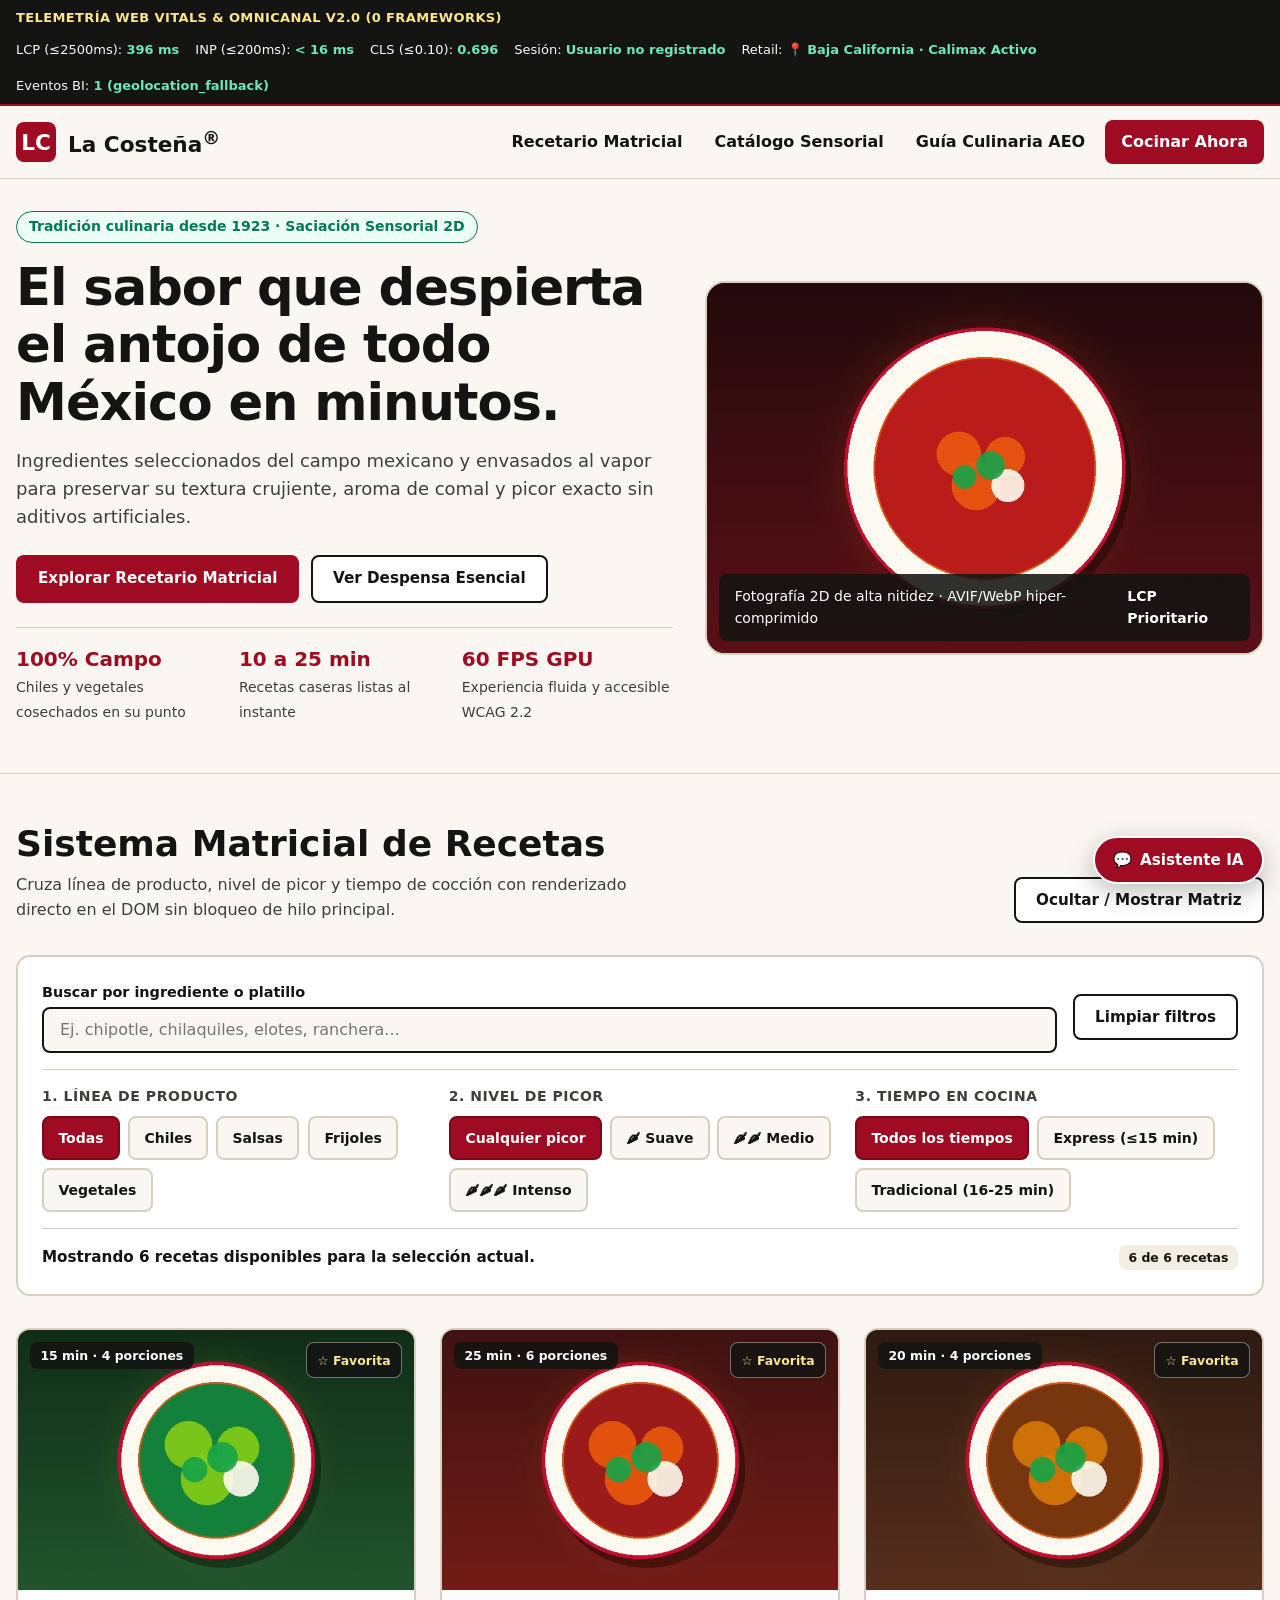
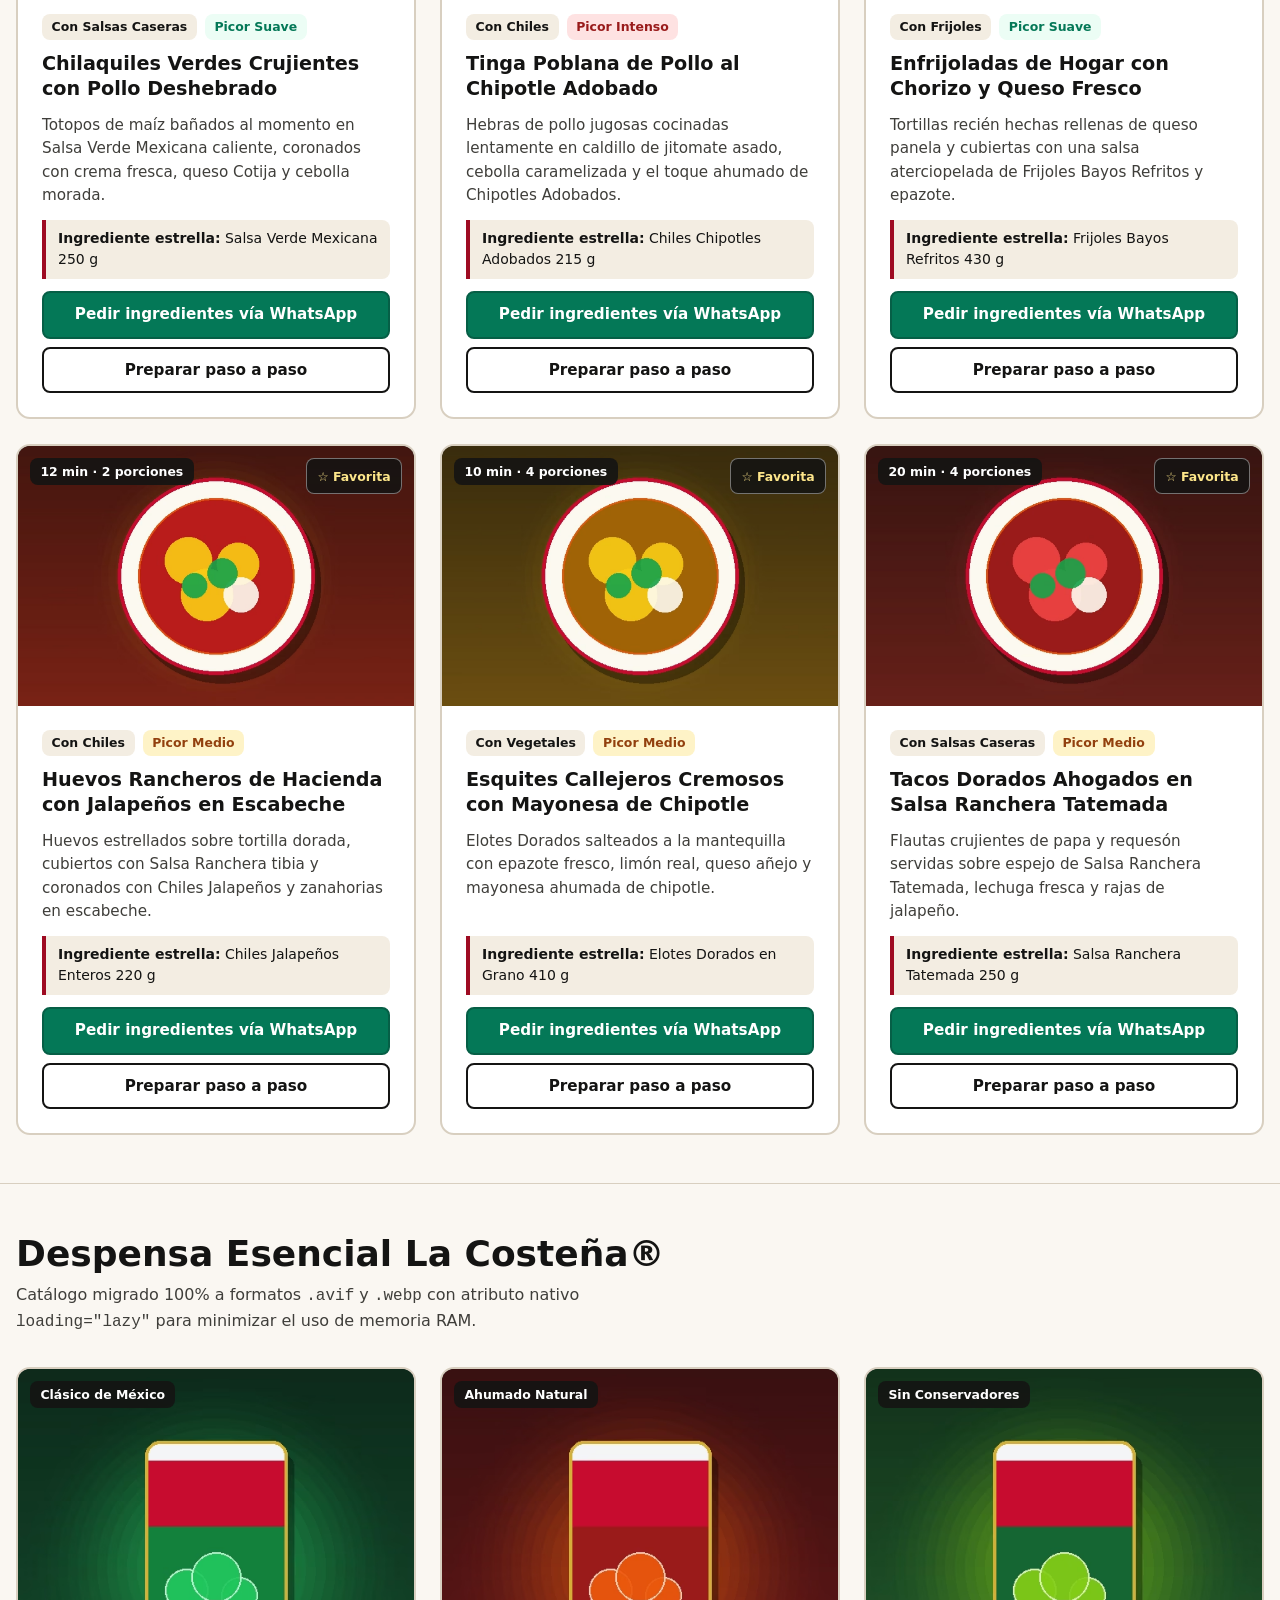
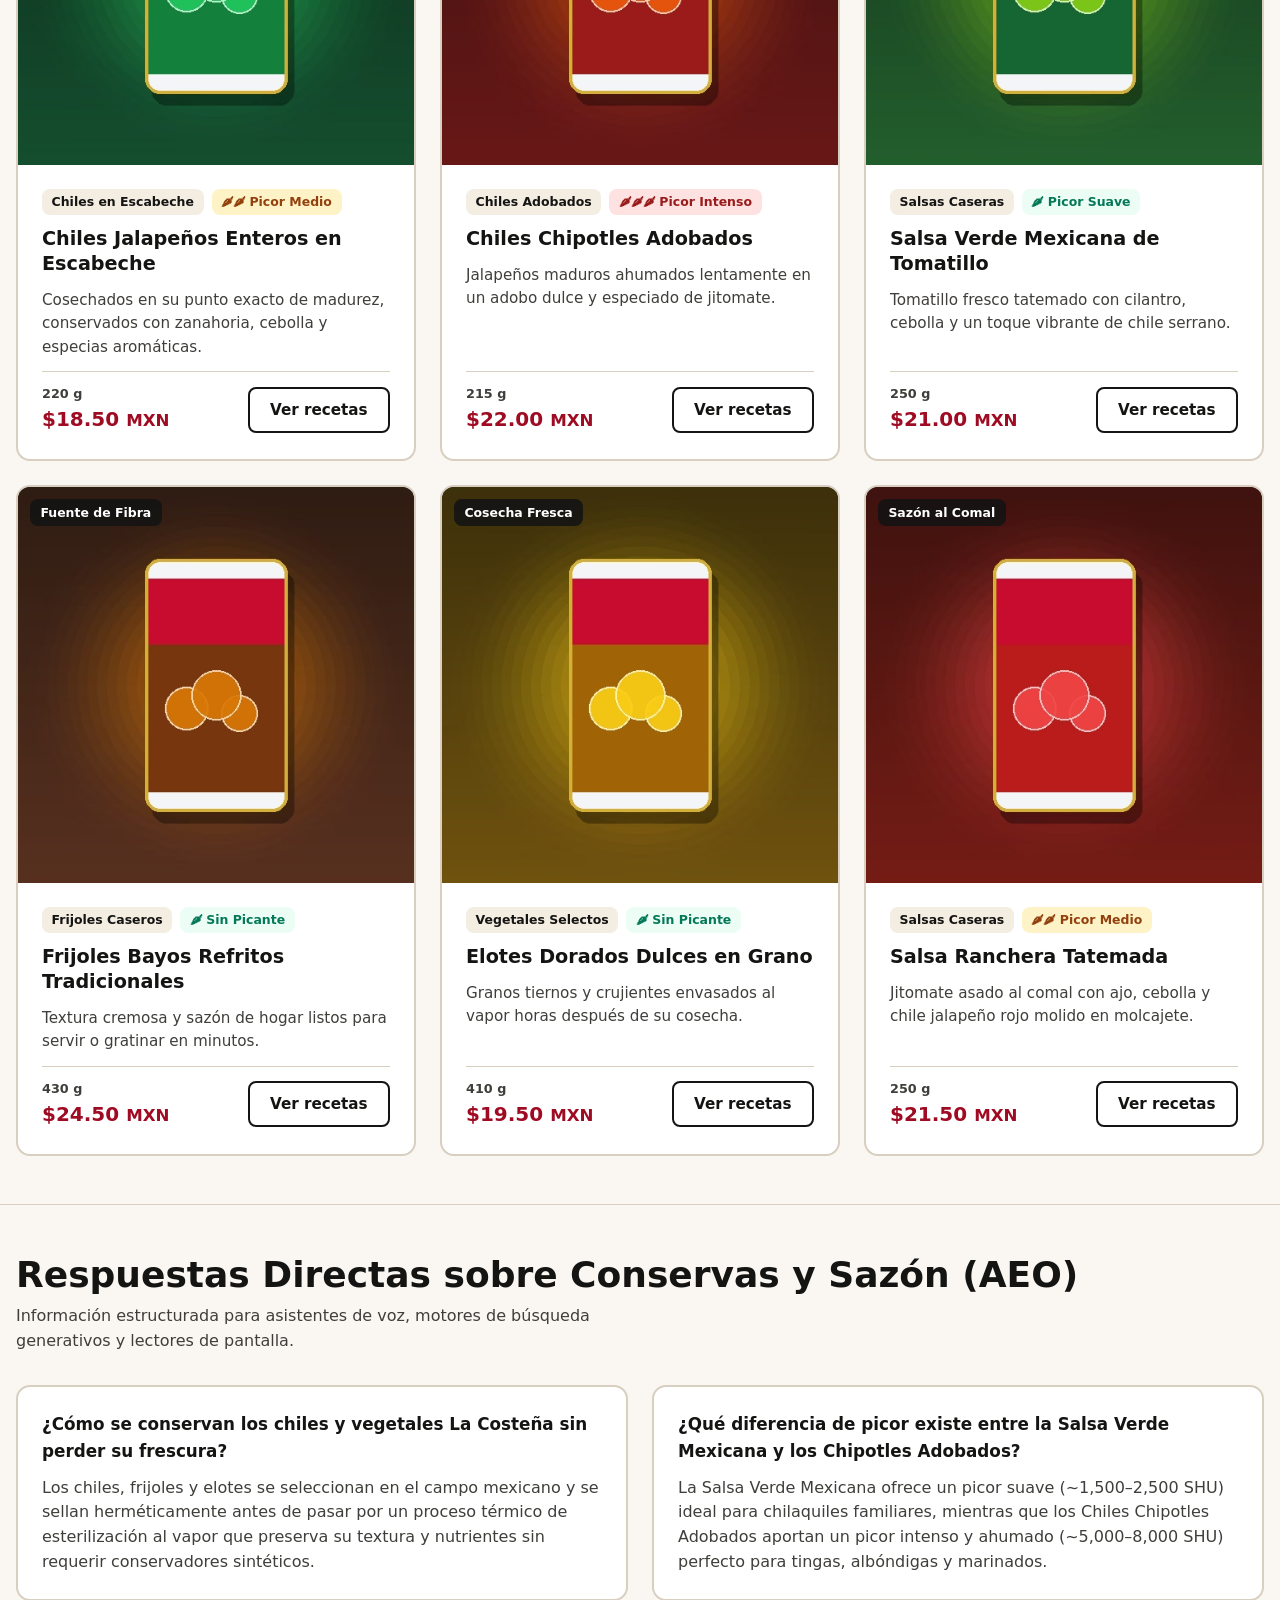
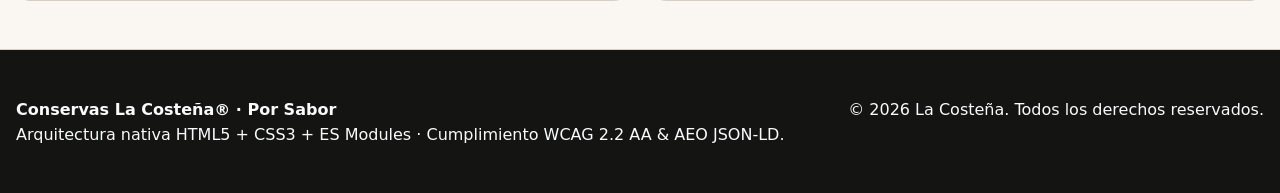
==== commit b1fc0901: "Versión 3.0" ====
--- a/index.html
+++ b/index.html
@@ -185,15 +185,17 @@
 <body>
   <a href="#main-content" class="skip-link">Saltar al contenido principal</a>
 
-  <!-- Fase 1: Barra de Auditoría de Presupuestos de Rendimiento (LCP, INP, CLS) -->
-  <aside class="perf-bar" aria-label="Auditoría de presupuesto de rendimiento en tiempo real">
+  <!-- Fase 1: Barra de Auditoría de Presupuestos de Rendimiento (LCP, INP, CLS) y Telemetría Omnicanal -->
+  <aside class="perf-bar" aria-label="Auditoría de presupuesto de rendimiento y telemetría en tiempo real">
     <div class="container perf-bar-inner">
-      <span class="perf-title">Presupuesto Web Vitals Activo (0 Frameworks)</span>
+      <span class="perf-title">Telemetría Web Vitals &amp; Omnicanal v2.0 (0 Frameworks)</span>
       <ul class="perf-metrics">
         <li>LCP (&le;2500ms): <strong id="metric-lcp">&lt; 180 ms</strong></li>
         <li>INP (&le;200ms): <strong id="metric-inp">&lt; 16 ms</strong></li>
         <li>CLS (&le;0.10): <strong id="metric-cls">0.000</strong></li>
-        <li>Formatos: <strong>AVIF + WebP Nativo</strong></li>
+        <li>Sesión: <strong id="auth-status-label">Usuario no registrado</strong></li>
+        <li>Retail: <strong id="geo-region-badge">📍 Baja California · Calimax Activo</strong></li>
+        <li>Eventos BI: <strong id="metric-events" data-count="0">0</strong></li>
       </ul>
     </div>
   </aside>
@@ -416,6 +418,53 @@
     <div id="recipe-dialog-content" class="dialog-inner"></div>
   </dialog>
 
+  <!-- Agente Virtual de Atención al Cliente (NIST AI Risk Management Framework & LFPDPPP) -->
+  <aside id="ai-chatbot" class="ai-chatbot" aria-label="Agente virtual de atención al cliente La Costeña">
+    <button
+      type="button"
+      id="chatbot-toggle"
+      class="chatbot-fab"
+      aria-expanded="false"
+      aria-controls="chatbot-panel"
+    >
+      <span aria-hidden="true">💬</span>
+      <span>Asistente IA</span>
+    </button>
+
+    <div id="chatbot-panel" class="chatbot-panel" hidden>
+      <div class="chatbot-header">
+        <div>
+          <strong class="chatbot-title">Chef Virtual La Costeña®</strong>
+          <span class="chatbot-badge">NIST AI RMF · Sesión Efímera</span>
+        </div>
+        <button type="button" id="chatbot-close" class="chatbot-close" aria-label="Minimizar asistente virtual">✕</button>
+      </div>
+
+      <p class="chatbot-disclosure">
+        Aviso de transparencia (NIST AI RMF / LFPDPPP): Interactúas con un sistema automatizado sin retención de datos personales. El historial se purga al cerrar la pestaña.
+      </p>
+
+      <div id="chatbot-messages" class="chatbot-messages" role="log" aria-live="polite">
+        <div class="chat-msg chat-msg-bot">
+          ¡Hola! Soy el asistente culinario para Baja California. Pregúntame por nivel de picor, recetas express o pedidos en Calimax.
+        </div>
+      </div>
+
+      <form id="chatbot-form" class="chatbot-form">
+        <label for="chatbot-input" class="sr-only">Escribe tu consulta culinaria</label>
+        <input
+          type="text"
+          id="chatbot-input"
+          class="chatbot-input"
+          placeholder="Ej. ¿Qué receta lleva chipotle?"
+          autocomplete="off"
+          required
+        >
+        <button type="submit" class="btn btn-primary chatbot-send">Enviar</button>
+      </form>
+    </div>
+  </aside>
+
   <footer class="site-footer">
     <div class="container footer-inner">
       <div>
--- a/css/styles.css
+++ b/css/styles.css
@@ -804,8 +804,208 @@
   }
 }
 
-/* Fase 4: Neuro-inclusión (@media prefers-reduced-motion) */
+/* Animación de filtrado delegada a la GPU */
+.card-grid.is-filtering .gpu-card,
+.gpu-card.is-filtered-out {
+  transform: scale(0.95);
+  opacity: 0;
+}
+
+.recipe-actions {
+  display: flex;
+  flex-direction: column;
+  gap: var(--space-2);
+  margin-top: auto;
+}
+
+.btn-whatsapp-calimax {
+  background: var(--color-herb-green);
+  color: #FFFFFF;
+  border-color: #065F46;
+  width: 100%;
+  text-align: center;
+}
+
+.btn-whatsapp-calimax:hover {
+  background: #065F46;
+}
+
+.btn-fav-recipe {
+  position: absolute;
+  top: var(--space-3);
+  right: var(--space-3);
+  z-index: 2;
+  min-height: 36px;
+  padding: 0.25rem 0.65rem;
+  border-radius: var(--radius-sm);
+  border: 1px solid rgba(255, 255, 255, 0.4);
+  background: rgba(20, 20, 19, 0.88);
+  color: #FDE68A;
+  font-family: inherit;
+  font-size: 0.78rem;
+  font-weight: 800;
+  cursor: pointer;
+}
+
+.dialog-footer-actions {
+  margin-top: var(--space-6);
+  padding-top: var(--space-4);
+  border-top: 1px solid var(--color-border);
+}
+
+/* Agente Virtual Flotante (#ai-chatbot - NIST AI RMF) */
+.ai-chatbot {
+  position: fixed;
+  bottom: var(--space-4);
+  right: var(--space-4);
+  z-index: 900;
+  display: flex;
+  flex-direction: column;
+  align-items: flex-end;
+  gap: var(--space-2);
+}
+
+.chatbot-fab {
+  display: inline-flex;
+  align-items: center;
+  gap: var(--space-2);
+  min-height: 48px;
+  padding: 0.65rem 1.15rem;
+  border-radius: 999px;
+  border: 2px solid #FFFFFF;
+  background: var(--color-brand-red);
+  color: #FFFFFF;
+  font-family: inherit;
+  font-size: 0.95rem;
+  font-weight: 800;
+  box-shadow: 0 8px 24px rgba(20, 20, 19, 0.28);
+  cursor: pointer;
+  transition: transform 180ms var(--ease-gpu), opacity 180ms var(--ease-gpu);
+}
+
+.chatbot-fab:hover {
+  transform: translate3d(0, -2px, 0);
+}
+
+.chatbot-panel {
+  width: min(92vw, 360px);
+  background: var(--color-bg-surface);
+  border: 2px solid var(--color-text-primary);
+  border-radius: var(--radius-md);
+  box-shadow: 0 12px 32px rgba(20, 20, 19, 0.25);
+  overflow: hidden;
+  display: flex;
+  flex-direction: column;
+}
+
+.chatbot-panel[hidden] {
+  display: none;
+}
+
+.chatbot-header {
+  display: flex;
+  align-items: center;
+  justify-content: space-between;
+  padding: var(--space-3) var(--space-4);
+  background: var(--color-text-primary);
+  color: #FFFFFF;
+}
+
+.chatbot-title {
+  display: block;
+  font-size: 0.95rem;
+}
+
+.chatbot-badge {
+  display: block;
+  font-size: 0.72rem;
+  color: #6EE7B7;
+}
+
+.chatbot-close {
+  min-width: 36px;
+  min-height: 36px;
+  border: 1px solid rgba(255, 255, 255, 0.35);
+  background: transparent;
+  color: #FFFFFF;
+  border-radius: var(--radius-sm);
+  cursor: pointer;
+}
+
+.chatbot-disclosure {
+  font-size: 0.75rem;
+  padding: var(--space-2) var(--space-3);
+  background: var(--color-bg-elevated);
+  color: var(--color-text-secondary);
+  border-bottom: 1px solid var(--color-border);
+}
+
+.chatbot-messages {
+  max-height: 220px;
+  overflow-y: auto;
+  padding: var(--space-3);
+  display: flex;
+  flex-direction: column;
+  gap: var(--space-2);
+}
+
+.chat-msg {
+  padding: var(--space-2) var(--space-3);
+  border-radius: var(--radius-sm);
+  font-size: 0.85rem;
+}
+
+.chat-msg-bot {
+  background: var(--color-bg-elevated);
+  color: var(--color-text-primary);
+  align-self: flex-start;
+}
+
+.chat-msg-user {
+  background: var(--color-brand-red);
+  color: #FFFFFF;
+  align-self: flex-end;
+}
+
+.chatbot-form {
+  display: flex;
+  gap: var(--space-2);
+  padding: var(--space-3);
+  border-top: 1px solid var(--color-border);
+}
+
+.chatbot-input {
+  flex: 1;
+  min-height: 40px;
+  padding: 0.4rem 0.65rem;
+  border: 2px solid var(--color-border);
+  border-radius: var(--radius-sm);
+  font-family: inherit;
+  font-size: 0.875rem;
+}
+
+.chatbot-send {
+  min-height: 40px;
+  padding: 0.4rem 0.85rem;
+}
+
+.sr-only {
+  position: absolute;
+  width: 1px;
+  height: 1px;
+  padding: 0;
+  margin: -1px;
+  overflow: hidden;
+  clip: rect(0, 0, 0, 0);
+  white-space: nowrap;
+  border: 0;
+}
+
+/* Fase 4 & v2.0: Neuro-inclusión (@media prefers-reduced-motion) */
 @media (prefers-reduced-motion: reduce) {
+  * {
+    transition: none !important;
+  }
   *,
   *::before,
   *::after {
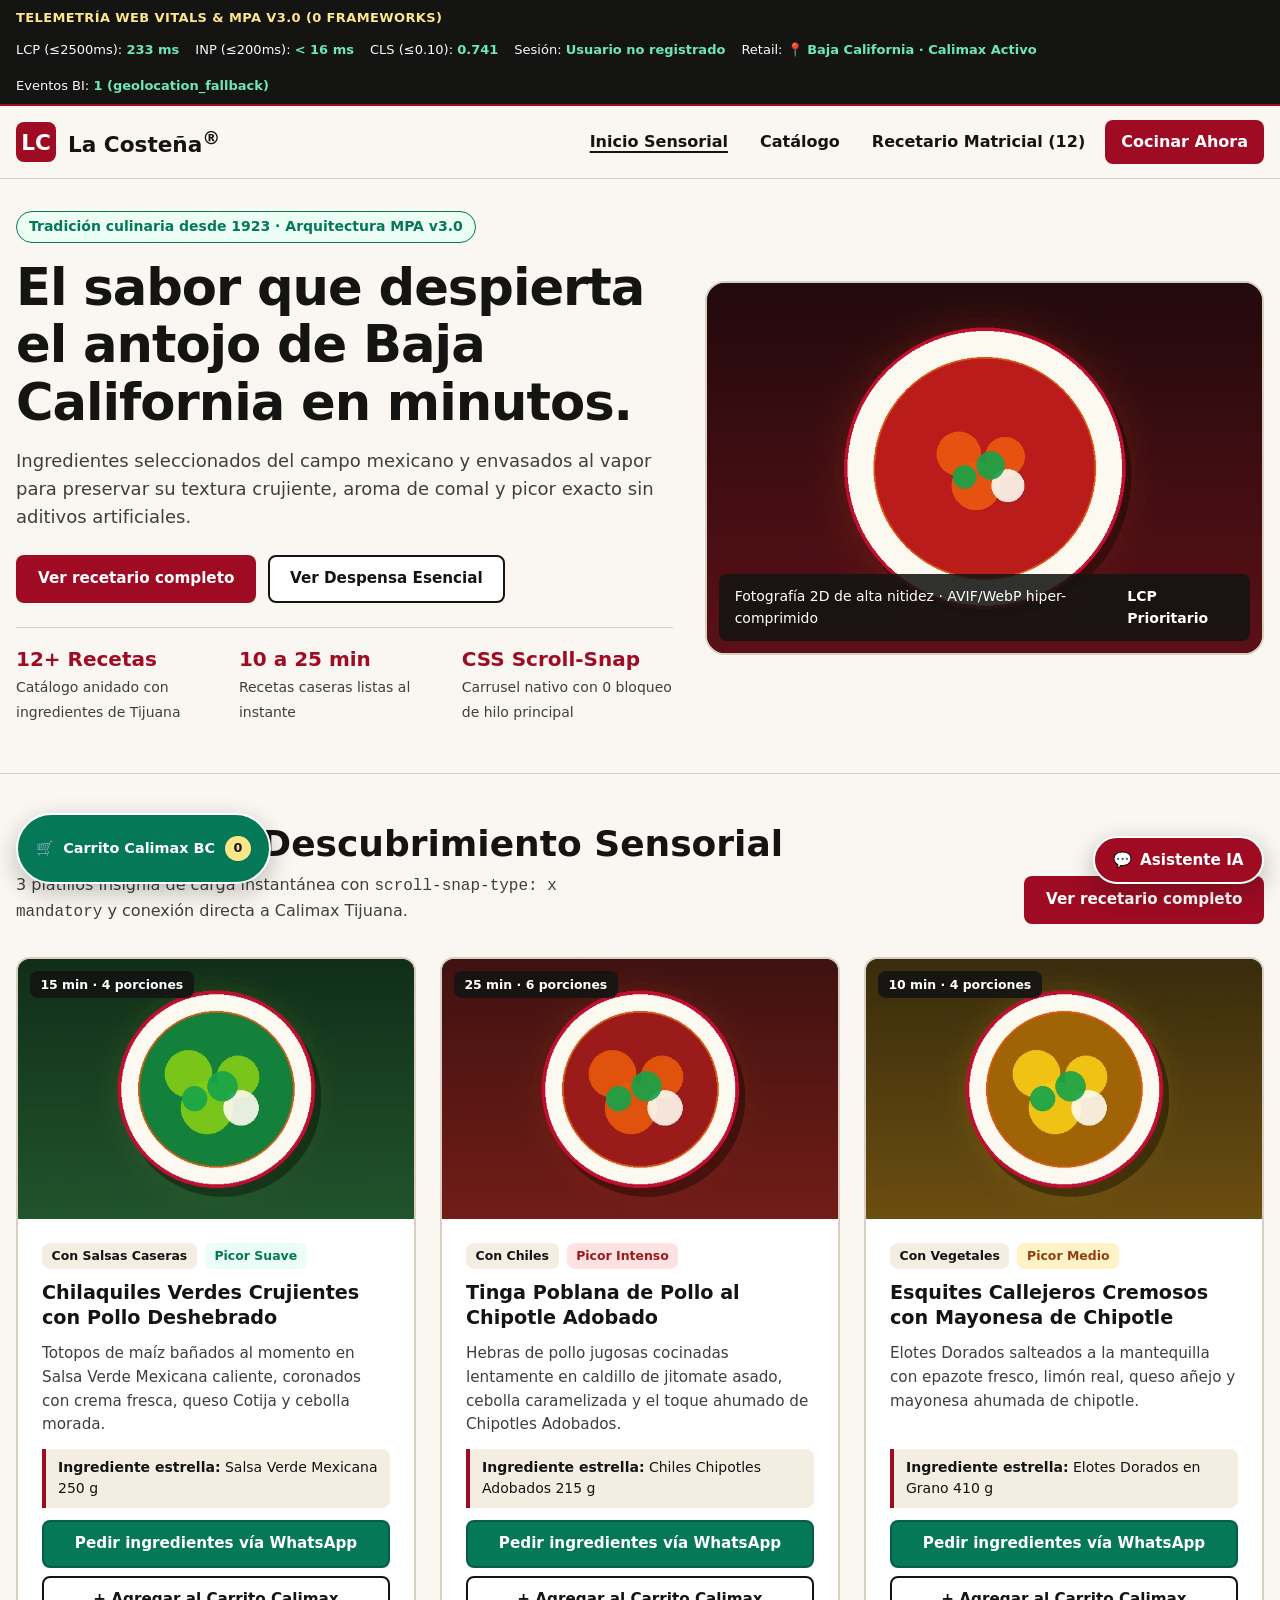
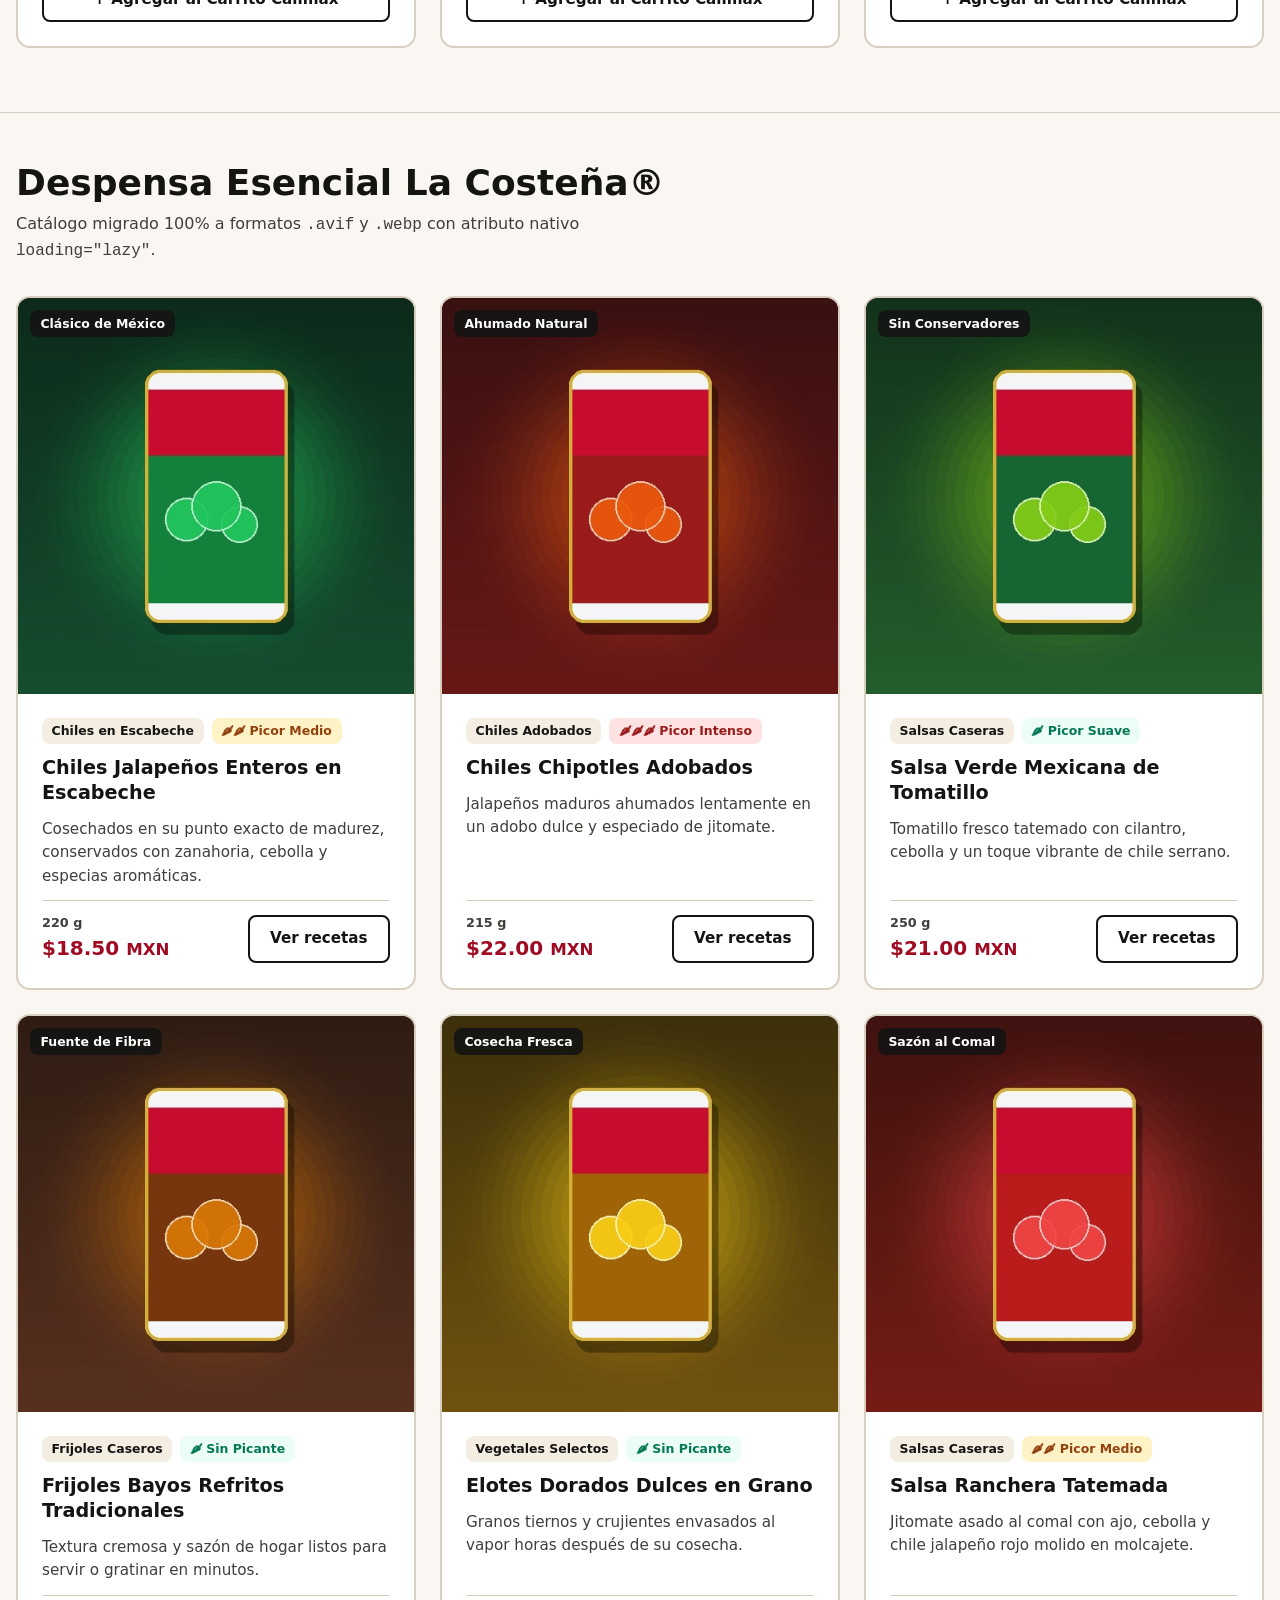
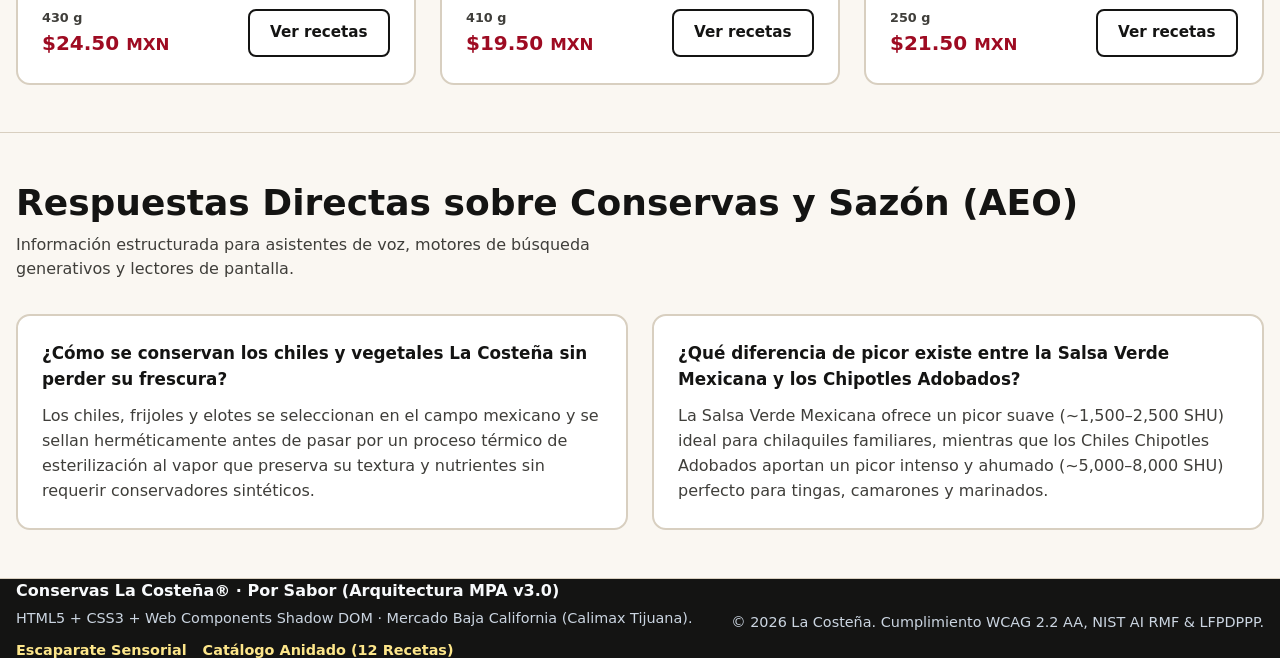
==== commit 07c8aaff: "Version 4.0" ====
--- a/index.html
+++ b/index.html
@@ -3,15 +3,15 @@
 <head>
   <meta charset="UTF-8">
   <meta name="viewport" content="width=device-width, initial-scale=1.0">
-  <title>La Costeña® | Por Sabor — Catálogo Sensorial y Recetario Matricial</title>
-  <meta name="description" content="Explora el catálogo oficial de chiles, salsas, frijoles y vegetales La Costeña®. Filtra recetas mexicanas por ingrediente, nivel de picor y tiempo de preparación.">
+  <title>La Costeña® | Por Sabor — Escaparate Sensorial Baja California (v3.0 MPA)</title>
+  <meta name="description" content="Escaparate sensorial de Conservas La Costeña® para Baja California. Descubre las 3 recetas insignia o explora el recetario matricial completo con pedido en Calimax Tijuana.">
   <meta name="theme-color" content="#9E0B22">
 
-  <!-- Preload crítico únicamente para el activo LCP del Hero (Fase 1 y 2) -->
+  <!-- Preload crítico únicamente para el activo LCP del Hero -->
   <link rel="preload" as="image" href="assets/img/hero-banner.avif" type="image/avif" fetchpriority="high">
   <link rel="stylesheet" href="css/styles.css">
 
-  <!-- Fase 4: Answer Engine Optimization (AEO) - JSON-LD Estructurado (Product Schema + Recipe Schema + FAQPage) -->
+  <!-- AEO JSON-LD Granular en index.html: 3 Recetas Insignia + Productos -->
   <script type="application/ld+json">
   {
     "@context": "https://schema.org",
@@ -30,63 +30,7 @@
         "name": "Chiles Jalapeños Enteros en Escabeche La Costeña 220 g",
         "sku": "LC-JAL-220",
         "brand": { "@type": "Brand", "name": "La Costeña" },
-        "description": "Chiles jalapeños enteros cosechados en su punto exacto de madurez y conservados en escabeche tradicional con zanahoria y especias.",
-        "image": [
-          "https://www.lacostena.com.mx/assets/img/prod-jalapenos.avif",
-          "https://www.lacostena.com.mx/assets/img/prod-jalapenos.webp"
-        ],
-        "offers": {
-          "@type": "Offer",
-          "priceCurrency": "MXN",
-          "price": "18.50",
-          "availability": "https://schema.org/InStock"
-        },
-        "aggregateRating": {
-          "@type": "AggregateRating",
-          "ratingValue": "4.9",
-          "reviewCount": "1420"
-        }
-      },
-      {
-        "@type": "Product",
-        "@id": "https://www.lacostena.com.mx/#prod-chipotles",
-        "name": "Chiles Chipotles Adobados La Costeña 215 g",
-        "sku": "LC-CHI-215",
-        "brand": { "@type": "Brand", "name": "La Costeña" },
-        "description": "Jalapeños maduros ahumados lentamente en un adobo dulce y especiado de jitomate.",
-        "image": [
-          "https://www.lacostena.com.mx/assets/img/prod-chipotles.avif",
-          "https://www.lacostena.com.mx/assets/img/prod-chipotles.webp"
-        ],
-        "offers": {
-          "@type": "Offer",
-          "priceCurrency": "MXN",
-          "price": "22.00",
-          "availability": "https://schema.org/InStock"
-        },
-        "aggregateRating": {
-          "@type": "AggregateRating",
-          "ratingValue": "4.9",
-          "reviewCount": "980"
-        }
-      },
-      {
-        "@type": "Product",
-        "@id": "https://www.lacostena.com.mx/#prod-salsa-verde",
-        "name": "Salsa Verde Mexicana de Tomatillo La Costeña 250 g",
-        "sku": "LC-SAL-250V",
-        "brand": { "@type": "Brand", "name": "La Costeña" },
-        "description": "Tomatillo fresco tatemado con cilantro, cebolla y chile serrano sin conservadores.",
-        "image": [
-          "https://www.lacostena.com.mx/assets/img/prod-salsa-verde.avif",
-          "https://www.lacostena.com.mx/assets/img/prod-salsa-verde.webp"
-        ],
-        "offers": {
-          "@type": "Offer",
-          "priceCurrency": "MXN",
-          "price": "21.00",
-          "availability": "https://schema.org/InStock"
-        }
+        "offers": { "@type": "Offer", "priceCurrency": "MXN", "price": "18.50", "availability": "https://schema.org/InStock" }
       },
       {
         "@type": "Recipe",
@@ -94,44 +38,9 @@
         "name": "Chilaquiles Verdes Crujientes con Pollo Deshebrado",
         "author": { "@type": "Organization", "name": "La Costeña" },
         "description": "Totopos de maíz bañados al momento en Salsa Verde Mexicana caliente, coronados con crema fresca, queso Cotija y cebolla morada.",
-        "image": [
-          "https://www.lacostena.com.mx/assets/img/rec-chilaquiles.avif",
-          "https://www.lacostena.com.mx/assets/img/rec-chilaquiles.webp"
-        ],
-        "prepTime": "PT5M",
-        "cookTime": "PT10M",
         "totalTime": "PT15M",
-        "recipeYield": "4 porciones",
-        "recipeCategory": "Plato Fuerte",
-        "recipeCuisine": "Mexicana",
-        "nutrition": {
-          "@type": "NutritionInformation",
-          "calories": "420 calories"
-        },
-        "recipeIngredient": [
-          "1 frasco de Salsa Verde Mexicana La Costeña (250 g)",
-          "300 g de totopos de maíz dorados",
-          "200 g de pechuga de pollo cocida y deshebrada",
-          "1/2 taza de crema ácida fresca y 80 g de queso Cotija",
-          "Cilantro fresco picado y aros de cebolla morada"
-        ],
-        "recipeInstructions": [
-          {
-            "@type": "HowToStep",
-            "name": "Calentar la salsa",
-            "text": "Calienta la Salsa Verde Mexicana La Costeña con media taza de caldo de pollo hasta que rompa el primer hervor."
-          },
-          {
-            "@type": "HowToStep",
-            "name": "Bañar los totopos",
-            "text": "Sirve una cama de totopos crujientes y báñalos inmediatamente con la salsa caliente para conservar su textura."
-          },
-          {
-            "@type": "HowToStep",
-            "name": "Emplatar",
-            "text": "Añade el pollo deshebrado, decora con crema, queso Cotija, cebolla morada y cilantro fresco."
-          }
-        ]
+        "recipeCategory": "Salsas",
+        "recipeCuisine": "Mexicana"
       },
       {
         "@type": "Recipe",
@@ -139,44 +48,19 @@
         "name": "Tinga Poblana de Pollo al Chipotle Adobado",
         "author": { "@type": "Organization", "name": "La Costeña" },
         "description": "Hebras de pollo jugosas cocinadas lentamente en caldillo de jitomate asado, cebolla caramelizada y el toque ahumado de Chipotles Adobados.",
-        "image": [
-          "https://www.lacostena.com.mx/assets/img/rec-tinga.avif",
-          "https://www.lacostena.com.mx/assets/img/rec-tinga.webp"
-        ],
-        "prepTime": "PT10M",
-        "cookTime": "PT15M",
         "totalTime": "PT25M",
-        "recipeYield": "6 porciones",
-        "recipeCategory": "Plato Fuerte",
-        "recipeCuisine": "Mexicana",
-        "nutrition": {
-          "@type": "NutritionInformation",
-          "calories": "380 calories"
-        },
-        "recipeIngredient": [
-          "1 lata de Chiles Chipotles Adobados La Costeña (al gusto)",
-          "500 g de pechuga de pollo deshebrada",
-          "2 cebollas blancas grandes fileteadas en pluma",
-          "4 jitomates guaje maduros asados",
-          "1 hoja de laurel y tostadas de maíz para servir"
-        ],
-        "recipeInstructions": [
-          {
-            "@type": "HowToStep",
-            "name": "Acitronar cebolla",
-            "text": "Acitrona la cebolla fileteada en aceite caliente durante 6 minutos hasta que luzca translúcida y dulce."
-          },
-          {
-            "@type": "HowToStep",
-            "name": "Licuar adobo",
-            "text": "Licúa los jitomates asados con los Chiles Chipotles Adobados La Costeña y un toque de caldo."
-          },
-          {
-            "@type": "HowToStep",
-            "name": "Guisar",
-            "text": "Vierte la salsa sobre la cebolla, incorpora el pollo y el laurel, y cocina 12 minutos a fuego medio."
-          }
-        ]
+        "recipeCategory": "Chiles",
+        "recipeCuisine": "Mexicana"
+      },
+      {
+        "@type": "Recipe",
+        "@id": "https://www.lacostena.com.mx/#rec-esquites",
+        "name": "Esquites Callejeros Cremosos con Mayonesa de Chipotle",
+        "author": { "@type": "Organization", "name": "La Costeña" },
+        "description": "Elotes Dorados salteados a la mantequilla con epazote fresco, limón real, queso añejo y mayonesa ahumada de chipotle.",
+        "totalTime": "PT10M",
+        "recipeCategory": "Vegetales",
+        "recipeCuisine": "Mexicana"
       }
     ]
   }
@@ -185,10 +69,10 @@
 <body>
   <a href="#main-content" class="skip-link">Saltar al contenido principal</a>
 
-  <!-- Fase 1: Barra de Auditoría de Presupuestos de Rendimiento (LCP, INP, CLS) y Telemetría Omnicanal -->
+  <!-- Barra de Auditoría de Presupuestos de Rendimiento (LCP, INP, CLS) y Telemetría Omnicanal -->
   <aside class="perf-bar" aria-label="Auditoría de presupuesto de rendimiento y telemetría en tiempo real">
     <div class="container perf-bar-inner">
-      <span class="perf-title">Telemetría Web Vitals &amp; Omnicanal v2.0 (0 Frameworks)</span>
+      <span class="perf-title">Telemetría Web Vitals &amp; MPA v3.0 (0 Frameworks)</span>
       <ul class="perf-metrics">
         <li>LCP (&le;2500ms): <strong id="metric-lcp">&lt; 180 ms</strong></li>
         <li>INP (&le;200ms): <strong id="metric-inp">&lt; 16 ms</strong></li>
@@ -200,62 +84,41 @@
     </div>
   </aside>
 
-  <!-- Navegación Semántica Global -->
-  <header class="site-header">
-    <div class="container header-inner">
-      <a href="#" class="brand-logo" aria-label="La Costeña Inicio">
-        <span class="brand-crest" aria-hidden="true">LC</span>
-        <span>La Costeña<sup>®</sup></span>
-      </a>
-
-      <nav aria-label="Navegación principal">
-        <button
-          type="button"
-          class="nav-toggle"
-          id="nav-toggle"
-          aria-expanded="false"
-          aria-controls="primary-nav-list"
-        >
-          Menú
-        </button>
-        <ul class="nav-list" id="primary-nav-list" data-open="false">
-          <li><a href="#recetas" class="nav-link">Recetario Matricial</a></li>
-          <li><a href="#catalogo" class="nav-link">Catálogo Sensorial</a></li>
-          <li><a href="#respuestas-aeo" class="nav-link">Guía Culinaria AEO</a></li>
-          <li><a href="#recetas" class="nav-link nav-cta">Cocinar Ahora</a></li>
-        </ul>
-      </nav>
-    </div>
-  </header>
+  <!-- Web Component de Cabecera Compartida (Shadow DOM) -->
+  <site-header>
+    <header class="site-header">
+      <nav aria-label="Navegación de respaldo"><a href="recetas.html" aria-expanded="false">Recetario Completo</a></nav>
+    </header>
+  </site-header>
 
   <main id="main-content">
-    <!-- Fase 2: Hero Section con Saciación Sensorial 2D y Prioridad Exclusiva fetchpriority="high" -->
+    <!-- Hero Section con Saciación Sensorial 2D y Prioridad Exclusiva fetchpriority="high" -->
     <section class="hero-section" aria-labelledby="hero-heading">
       <div class="container hero-grid">
         <div class="hero-copy">
-          <span class="eyebrow">Tradición culinaria desde 1923 · Saciación Sensorial 2D</span>
+          <span class="eyebrow">Tradición culinaria desde 1923 · Arquitectura MPA v3.0</span>
           <h1 id="hero-heading" class="hero-title">
-            El sabor que despierta el antojo de todo México en minutos.
+            El sabor que despierta el antojo de Baja California en minutos.
           </h1>
           <p class="hero-lead">
             Ingredientes seleccionados del campo mexicano y envasados al vapor para preservar su textura crujiente, aroma de comal y picor exacto sin aditivos artificiales.
           </p>
           <div class="hero-actions">
-            <a href="#recetas" class="btn btn-primary">Explorar Recetario Matricial</a>
+            <a href="recetas.html" class="btn btn-primary" fetchpriority="high">Ver recetario completo</a>
             <a href="#catalogo" class="btn btn-secondary">Ver Despensa Esencial</a>
           </div>
           <ul class="hero-trust-list" aria-label="Indicadores de calidad y rendimiento">
             <li>
-              <strong>100% Campo</strong>
-              <span>Chiles y vegetales cosechados en su punto</span>
+              <strong>12+ Recetas</strong>
+              <span>Catálogo anidado con ingredientes de Tijuana</span>
             </li>
             <li>
               <strong>10 a 25 min</strong>
               <span>Recetas caseras listas al instante</span>
             </li>
             <li>
-              <strong>60 FPS GPU</strong>
-              <span>Experiencia fluida y accesible WCAG 2.2</span>
+              <strong>CSS Scroll-Snap</strong>
+              <span>Carrusel nativo con 0 bloqueo de hilo principal</span>
             </li>
           </ul>
         </div>
@@ -282,100 +145,37 @@
       </div>
     </section>
 
-    <!-- Fase 3 y 4: Sistema Matricial de Filtrado de Recetas con Roles ARIA Dinámicos -->
-    <section id="recetas" class="section-block" aria-labelledby="recetas-heading">
+    <!-- Carrusel de Descubrimiento Sensorial (3 Recetas Insignia, 100% CSS Scroll-Snap) -->
+    <section id="descubrimiento-sensorial" class="section-block" aria-labelledby="carousel-heading">
       <div class="container">
         <div class="section-header">
           <div>
-            <h2 id="recetas-heading" class="section-title">Sistema Matricial de Recetas</h2>
+            <h2 id="carousel-heading" class="section-title">Carrusel de Descubrimiento Sensorial</h2>
             <p class="section-subtitle">
-              Cruza línea de producto, nivel de picor y tiempo de cocción con renderizado directo en el DOM sin bloqueo de hilo principal.
-            </p>
-          </div>
-          <button
-            type="button"
-            class="btn btn-secondary"
-            id="btn-toggle-matrix"
-            aria-expanded="true"
-            aria-controls="matrix-panel"
-          >
-            Ocultar / Mostrar Matriz
-          </button>
-        </div>
-
-        <div id="matrix-panel" class="matrix-shell">
-          <div class="matrix-top-bar">
-            <div class="search-field-wrap">
-              <label for="recipe-search" class="search-label">Buscar por ingrediente o platillo</label>
-              <input
-                type="search"
-                id="recipe-search"
-                class="search-input"
-                placeholder="Ej. chipotle, chilaquiles, elotes, ranchera..."
-                autocomplete="off"
-              >
-            </div>
-            <button type="button" class="btn btn-secondary" id="btn-reset-filters">
-              Limpiar filtros
-            </button>
-          </div>
-
-          <div id="recipe-matrix-controls" class="matrix-controls-grid">
-            <!-- Eje 1: Categoría de Producto -->
-            <div>
-              <h3 id="axis-category-label" class="matrix-axis-title">1. Línea de Producto</h3>
-              <div class="chip-group" role="group" aria-labelledby="axis-category-label">
-                <button type="button" class="filter-chip" data-axis="category" data-value="all" aria-pressed="true">Todas</button>
-                <button type="button" class="filter-chip" data-axis="category" data-value="chiles" aria-pressed="false">Chiles</button>
-                <button type="button" class="filter-chip" data-axis="category" data-value="salsas" aria-pressed="false">Salsas</button>
-                <button type="button" class="filter-chip" data-axis="category" data-value="frijoles" aria-pressed="false">Frijoles</button>
-                <button type="button" class="filter-chip" data-axis="category" data-value="vegetales" aria-pressed="false">Vegetales</button>
-              </div>
-            </div>
-
-            <!-- Eje 2: Nivel de Picor -->
-            <div>
-              <h3 id="axis-heat-label" class="matrix-axis-title">2. Nivel de Picor</h3>
-              <div class="chip-group" role="group" aria-labelledby="axis-heat-label">
-                <button type="button" class="filter-chip" data-axis="heat" data-value="all" aria-pressed="true">Cualquier picor</button>
-                <button type="button" class="filter-chip" data-axis="heat" data-value="suave" aria-pressed="false">🌶 Suave</button>
-                <button type="button" class="filter-chip" data-axis="heat" data-value="medio" aria-pressed="false">🌶🌶 Medio</button>
-                <button type="button" class="filter-chip" data-axis="heat" data-value="alto" aria-pressed="false">🌶🌶🌶 Intenso</button>
-              </div>
-            </div>
-
-            <!-- Eje 3: Tiempo de Preparación -->
-            <div>
-              <h3 id="axis-time-label" class="matrix-axis-title">3. Tiempo en Cocina</h3>
-              <div class="chip-group" role="group" aria-labelledby="axis-time-label">
-                <button type="button" class="filter-chip" data-axis="time" data-value="all" aria-pressed="true">Todos los tiempos</button>
-                <button type="button" class="filter-chip" data-axis="time" data-value="express" aria-pressed="false">Express (&le;15 min)</button>
-                <button type="button" class="filter-chip" data-axis="time" data-value="tradicional" aria-pressed="false">Tradicional (16-25 min)</button>
-              </div>
-            </div>
-          </div>
-
-          <div class="matrix-status-bar">
-            <p id="filter-status" role="status" aria-live="polite" aria-atomic="true">
-              Mostrando 6 recetas disponibles para la selección actual.
-            </p>
-            <span id="recipe-count-badge" class="tag-pill">6 de 6 recetas</span>
-          </div>
-        </div>
-
-        <!-- Contenedor de Recetas con Carga Diferida Nativa -->
-        <div id="recipe-grid" class="card-grid" aria-live="polite"></div>
-      </div>
-    </section>
-
-    <!-- Fase 2: Catálogo de Productos con Carga Diferida Nativa (loading="lazy") -->
+              3 platillos insignia de carga instantánea con <code>scroll-snap-type: x mandatory</code> y conexión directa a Calimax Tijuana.
+            </p>
+          </div>
+          <a href="recetas.html" class="btn btn-primary" fetchpriority="high">Ver recetario completo</a>
+        </div>
+
+        <div
+          id="sensory-carousel-track"
+          class="sensory-carousel"
+          role="region"
+          aria-label="Carrusel de 3 recetas insignia La Costeña"
+          aria-live="polite"
+        ></div>
+      </div>
+    </section>
+
+    <!-- Catálogo de Productos con Carga Diferida Nativa (loading="lazy") -->
     <section id="catalogo" class="section-block" aria-labelledby="catalogo-heading">
       <div class="container">
         <div class="section-header">
           <div>
             <h2 id="catalogo-heading" class="section-title">Despensa Esencial La Costeña®</h2>
             <p class="section-subtitle">
-              Catálogo migrado 100% a formatos <code>.avif</code> y <code>.webp</code> con atributo nativo <code>loading="lazy"</code> para minimizar el uso de memoria RAM.
+              Catálogo migrado 100% a formatos <code>.avif</code> y <code>.webp</code> con atributo nativo <code>loading="lazy"</code>.
             </p>
           </div>
         </div>
@@ -383,7 +183,7 @@
       </div>
     </section>
 
-    <!-- Fase 4: Respuestas Directas AEO (Answer Engine Optimization) -->
+    <!-- Respuestas Directas AEO (Answer Engine Optimization) -->
     <section id="respuestas-aeo" class="section-block" aria-labelledby="aeo-heading">
       <div class="container">
         <div class="section-header">
@@ -405,7 +205,7 @@
           <details class="aeo-card" open>
             <summary>¿Qué diferencia de picor existe entre la Salsa Verde Mexicana y los Chipotles Adobados?</summary>
             <p>
-              La Salsa Verde Mexicana ofrece un picor suave (~1,500–2,500 SHU) ideal para chilaquiles familiares, mientras que los Chiles Chipotles Adobados aportan un picor intenso y ahumado (~5,000–8,000 SHU) perfecto para tingas, albóndigas y marinados.
+              La Salsa Verde Mexicana ofrece un picor suave (~1,500–2,500 SHU) ideal para chilaquiles familiares, mientras que los Chiles Chipotles Adobados aportan un picor intenso y ahumado (~5,000–8,000 SHU) perfecto para tingas, camarones y marinados.
             </p>
           </details>
         </div>
@@ -413,10 +213,8 @@
     </section>
   </main>
 
-  <!-- Modal Nativo <dialog> para Receta Paso a Paso -->
-  <dialog id="recipe-dialog" class="recipe-dialog" aria-labelledby="dialog-recipe-title">
-    <div id="recipe-dialog-content" class="dialog-inner"></div>
-  </dialog>
+  <!-- Widget Omnicanal de Carrito WhatsApp (Web Component con Shadow DOM) -->
+  <whatsapp-cart-widget></whatsapp-cart-widget>
 
   <!-- Agente Virtual de Atención al Cliente (NIST AI Risk Management Framework & LFPDPPP) -->
   <aside id="ai-chatbot" class="ai-chatbot" aria-label="Agente virtual de atención al cliente La Costeña">
@@ -446,7 +244,7 @@
 
       <div id="chatbot-messages" class="chatbot-messages" role="log" aria-live="polite">
         <div class="chat-msg chat-msg-bot">
-          ¡Hola! Soy el asistente culinario para Baja California. Pregúntame por nivel de picor, recetas express o pedidos en Calimax.
+          ¡Hola! Soy el asistente culinario para Baja California. Pregúntame por nivel de picor, recetas express o pedidos en Calimax Tijuana.
         </div>
       </div>
 
@@ -465,15 +263,10 @@
     </div>
   </aside>
 
-  <footer class="site-footer">
-    <div class="container footer-inner">
-      <div>
-        <strong>Conservas La Costeña® · Por Sabor</strong>
-        <p>Arquitectura nativa HTML5 + CSS3 + ES Modules · Cumplimiento WCAG 2.2 AA &amp; AEO JSON-LD.</p>
-      </div>
-      <p>&copy; 2026 La Costeña. Todos los derechos reservados.</p>
-    </div>
-  </footer>
+  <!-- Web Component de Pie de Página Compartido (Shadow DOM) -->
+  <site-footer>
+    <footer class="site-footer">&copy; 2026 La Costeña</footer>
+  </site-footer>
 
   <script type="module" src="js/app.js"></script>
 </body>
--- a/css/styles.css
+++ b/css/styles.css
@@ -811,6 +811,29 @@
   opacity: 0;
 }
 
+/* Carrusel de Descubrimiento Sensorial (v3.0 MPA - 100% CSS Scroll-Snap Nativo) */
+.sensory-carousel {
+  display: grid;
+  grid-auto-flow: column;
+  grid-auto-columns: minmax(290px, calc(33.333% - 1rem));
+  gap: var(--space-6);
+  overflow-x: auto;
+  padding-bottom: var(--space-4);
+  scroll-snap-type: x mandatory;
+  overscroll-behavior-x: contain;
+  -webkit-overflow-scrolling: touch;
+}
+
+.carousel-slide {
+  scroll-snap-align: start;
+}
+
+@media (max-width: 900px) {
+  .sensory-carousel {
+    grid-auto-columns: minmax(280px, 84%);
+  }
+}
+
 .recipe-actions {
   display: flex;
   flex-direction: column;
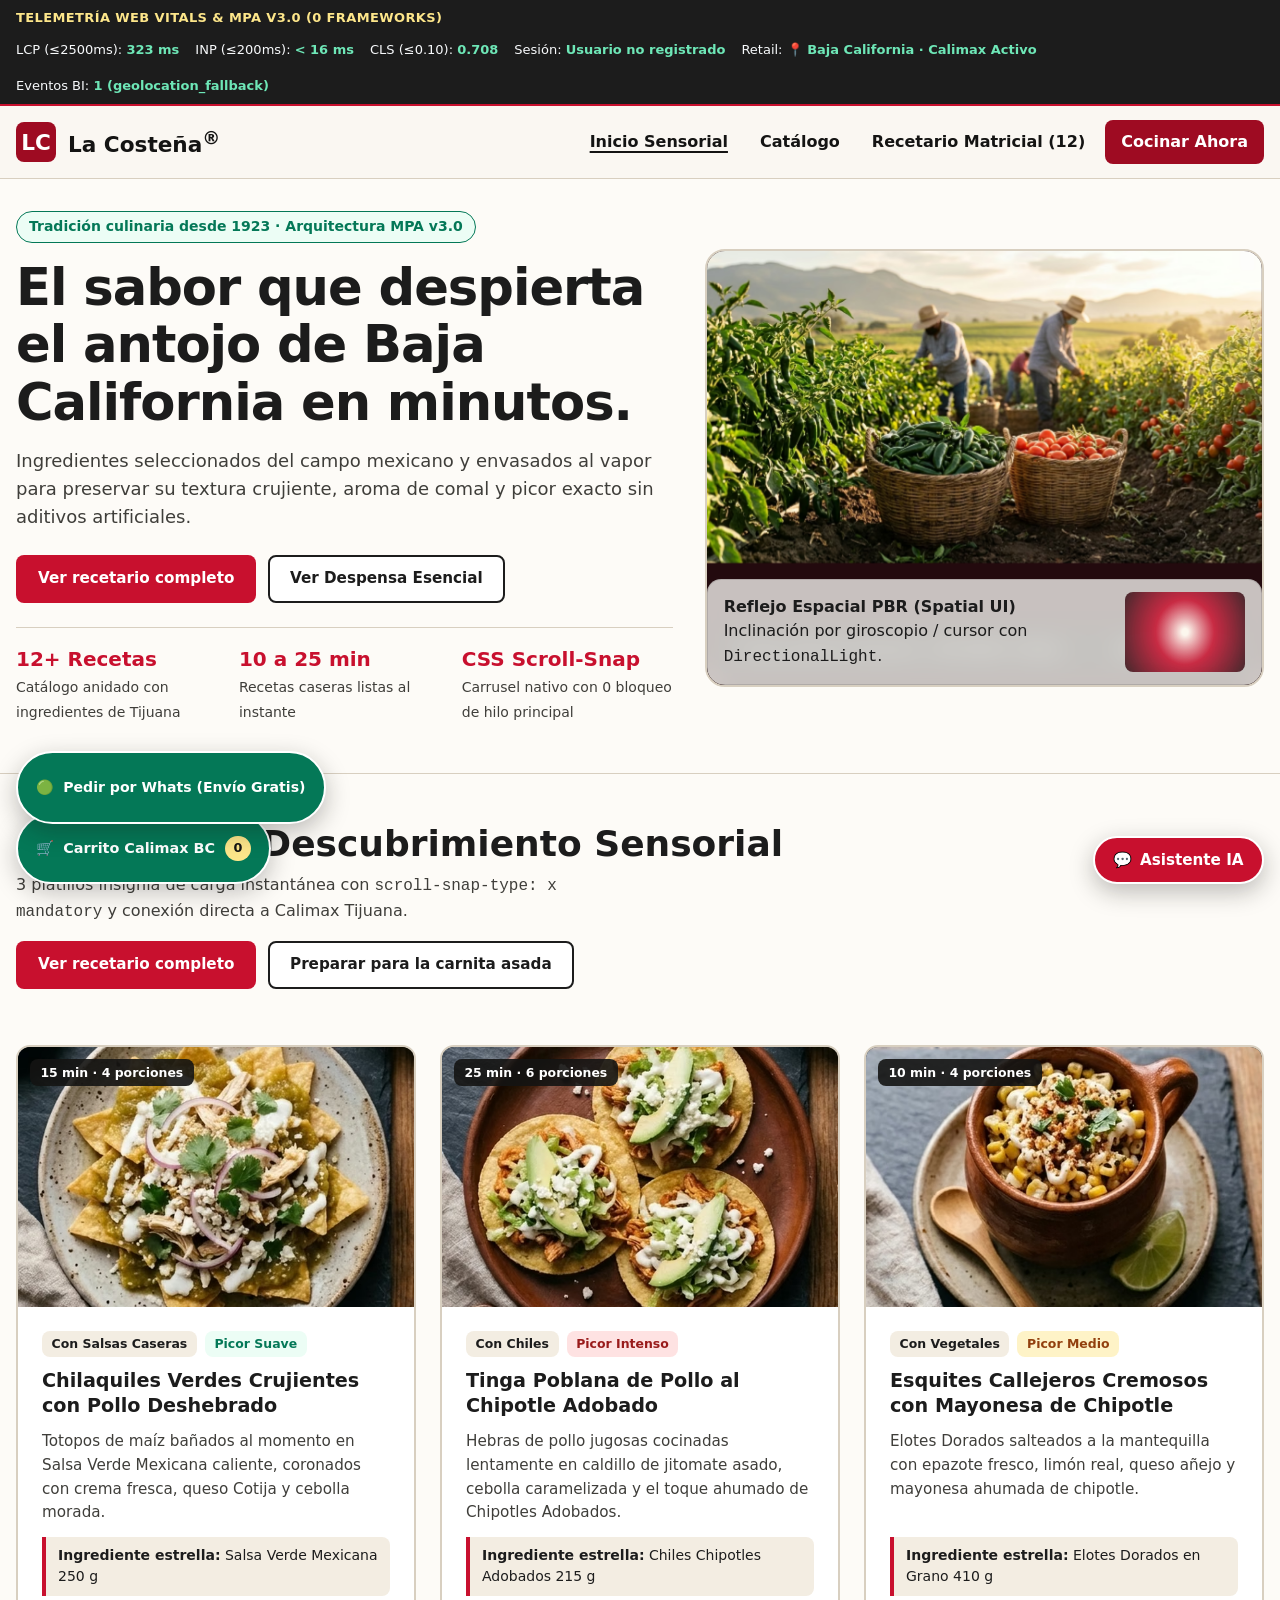
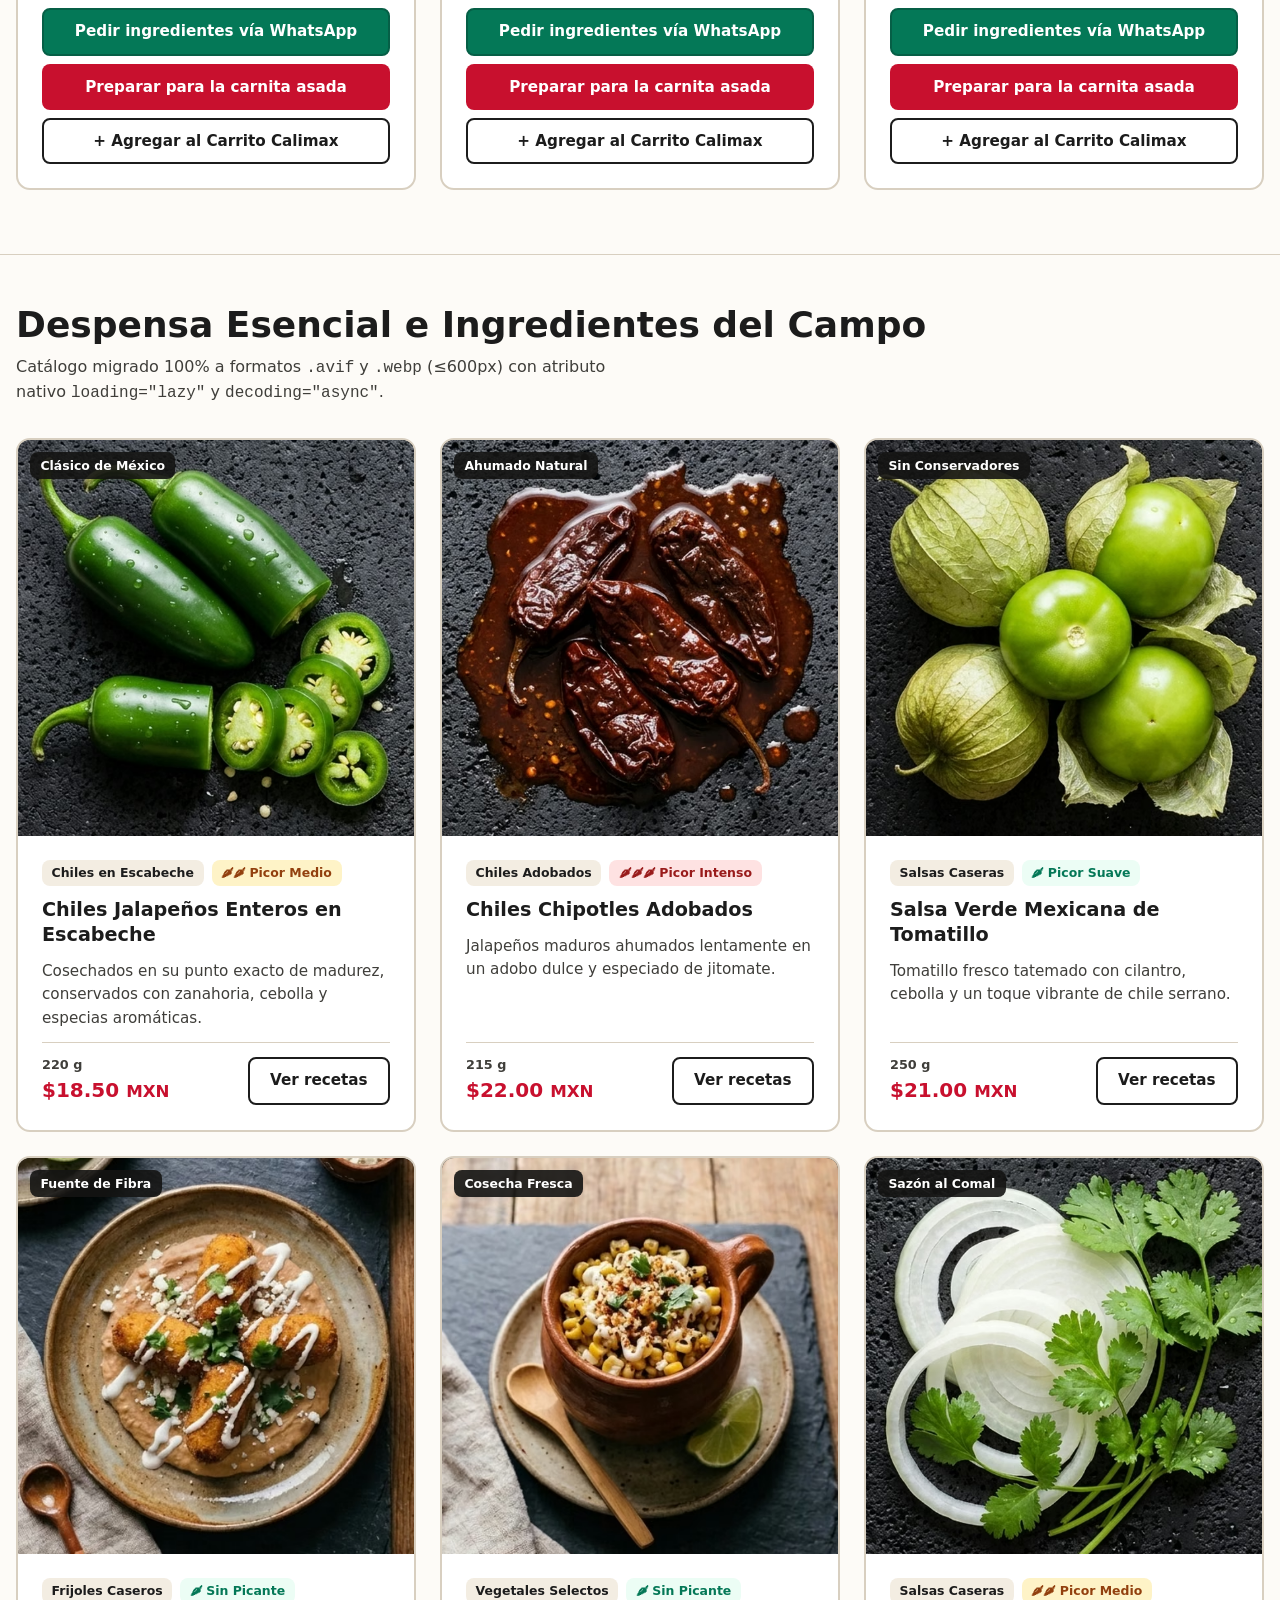
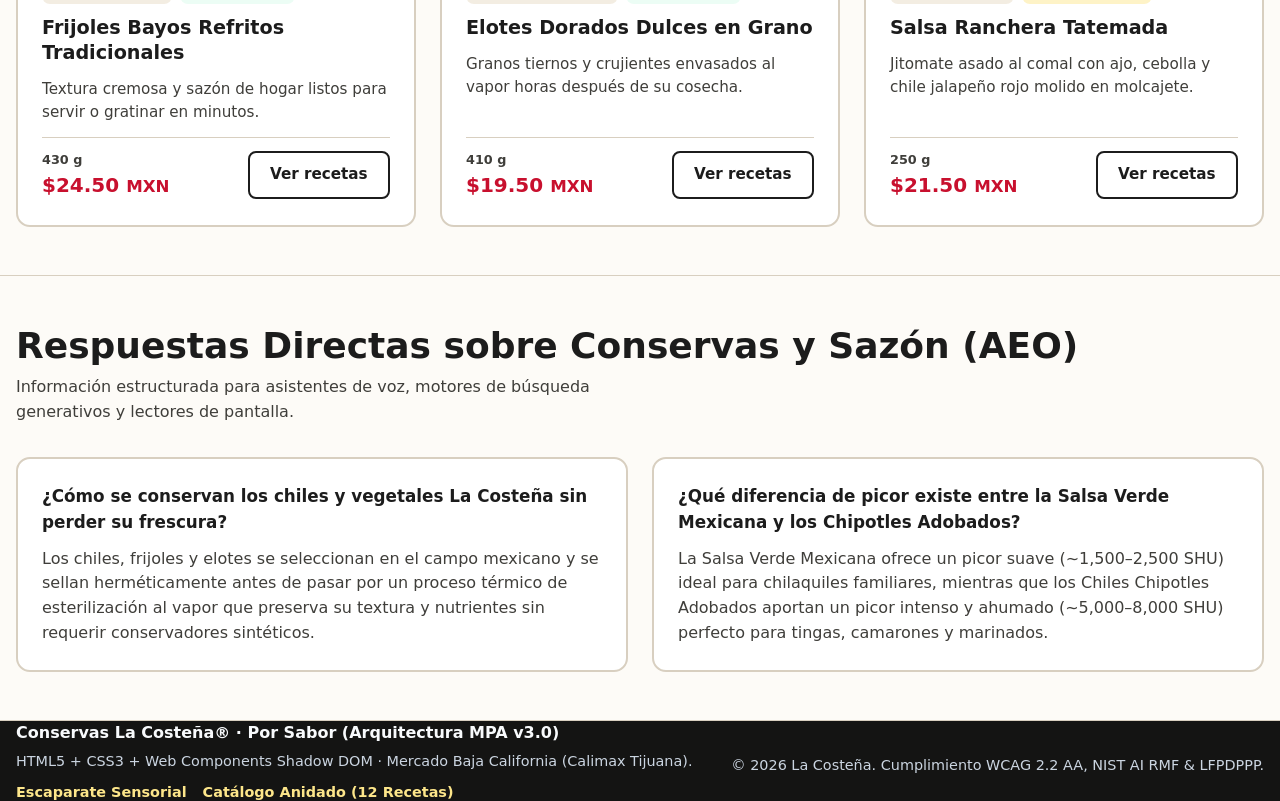
==== commit e24bf26b: "Version 5.0" ====
--- a/index.html
+++ b/index.html
@@ -8,7 +8,8 @@
   <meta name="theme-color" content="#9E0B22">
 
   <!-- Preload crítico únicamente para el activo LCP del Hero -->
-  <link rel="preload" as="image" href="assets/img/hero-banner.avif" type="image/avif" fetchpriority="high">
+  <link rel="preload" as="image" href="assets/img/campo-agricola-mexicano.avif" type="image/avif" fetchpriority="high">
+  <link rel="stylesheet" href="css/variables.css">
   <link rel="stylesheet" href="css/styles.css">
 
   <!-- AEO JSON-LD Granular en index.html: 3 Recetas Insignia + Productos -->
@@ -87,7 +88,19 @@
   <!-- Web Component de Cabecera Compartida (Shadow DOM) -->
   <site-header>
     <header class="site-header">
-      <nav aria-label="Navegación de respaldo"><a href="recetas.html" aria-expanded="false">Recetario Completo</a></nav>
+      <div class="container header-inner">
+        <a href="index.html" class="brand-logo" aria-label="La Costeña Inicio">
+          <span class="brand-crest" aria-hidden="true">LC</span>
+          <span>La Costeña<sup>®</sup></span>
+        </a>
+        <nav aria-label="Navegación principal">
+          <ul class="nav-list">
+            <li><a href="index.html" class="nav-link" aria-current="page">Inicio Sensorial</a></li>
+            <li><a href="#catalogo" class="nav-link">Catálogo</a></li>
+            <li><a href="recetas.html" class="nav-link nav-cta">Cocinar Ahora</a></li>
+          </ul>
+        </nav>
+      </div>
     </header>
   </site-header>
 
@@ -125,21 +138,28 @@
 
         <div class="hero-visual">
           <picture class="media-picture">
-            <source srcset="assets/img/hero-banner.avif" type="image/avif">
-            <source srcset="assets/img/hero-banner.webp" type="image/webp">
+            <source srcset="assets/img/campo-agricola-mexicano.avif" type="image/avif">
+            <source srcset="assets/img/campo-agricola-mexicano.webp" type="image/webp">
             <img
-              src="assets/img/hero-banner.webp"
-              alt="Mesa mexicana con chiles jalapeños en escabeche, salsa ranchera tatemada y chilaquiles recién servidos"
-              width="960"
-              height="640"
+              src="assets/img/campo-agricola-mexicano.webp"
+              alt="Campo agrícola mexicano al atardecer con cosecha de chiles jalapeños y tomates frescos"
+              width="1200"
+              height="675"
               fetchpriority="high"
               decoding="async"
               class="media-img"
             >
           </picture>
-          <div class="hero-caption">
-            <span>Fotografía 2D de alta nitidez · AVIF/WebP hiper-comprimido</span>
+          <div class="hero-caption glass-panel">
+            <span>Campo agrícola mexicano · AVIF/WebP 1200px</span>
             <strong>LCP Prioritario</strong>
+          </div>
+          <div class="spatial-pbr-stage glass-panel" aria-label="Iluminación espacial PBR reactiva a sensores">
+            <div>
+              <strong>Reflejo Espacial PBR (Spatial UI)</strong>
+              <p>Inclinación por giroscopio / cursor con <code>DirectionalLight</code>.</p>
+            </div>
+            <canvas id="spatial-pbr-canvas" class="spatial-pbr-canvas" width="160" height="96"></canvas>
           </div>
         </div>
       </div>
@@ -155,7 +175,10 @@
               3 platillos insignia de carga instantánea con <code>scroll-snap-type: x mandatory</code> y conexión directa a Calimax Tijuana.
             </p>
           </div>
-          <a href="recetas.html" class="btn btn-primary" fetchpriority="high">Ver recetario completo</a>
+          <div class="hero-actions">
+            <a href="recetas.html" class="btn btn-primary" fetchpriority="high">Ver recetario completo</a>
+            <a href="recetas.html" class="btn btn-secondary">Preparar para la carnita asada</a>
+          </div>
         </div>
 
         <div
@@ -164,22 +187,78 @@
           role="region"
           aria-label="Carrusel de 3 recetas insignia La Costeña"
           aria-live="polite"
-        ></div>
+        >
+          <article class="carousel-slide recipe-card gpu-card">
+            <div class="recipe-media">
+              <picture class="media-picture">
+                <source srcset="assets/img/receta-chilaquiles-verdes.avif" type="image/avif">
+                <source srcset="assets/img/receta-chilaquiles-verdes.webp" type="image/webp">
+                <img src="assets/img/receta-chilaquiles-verdes.webp" alt="Chilaquiles Verdes Crujientes con Pollo Deshebrado" width="600" height="400" loading="lazy" decoding="async" class="media-img">
+              </picture>
+            </div>
+          </article>
+          <article class="carousel-slide recipe-card gpu-card">
+            <div class="recipe-media">
+              <picture class="media-picture">
+                <source srcset="assets/img/receta-tinga-pollo.avif" type="image/avif">
+                <source srcset="assets/img/receta-tinga-pollo.webp" type="image/webp">
+                <img src="assets/img/receta-tinga-pollo.webp" alt="Tinga Poblana de Pollo al Chipotle Adobado" width="600" height="400" loading="lazy" decoding="async" class="media-img">
+              </picture>
+            </div>
+          </article>
+          <article class="carousel-slide recipe-card gpu-card">
+            <div class="recipe-media">
+              <picture class="media-picture">
+                <source srcset="assets/img/receta-esquites.avif" type="image/avif">
+                <source srcset="assets/img/receta-esquites.webp" type="image/webp">
+                <img src="assets/img/receta-esquites.webp" alt="Esquites Callejeros Cremosos con Mayonesa de Chipotle" width="600" height="400" loading="lazy" decoding="async" class="media-img">
+              </picture>
+            </div>
+          </article>
+        </div>
       </div>
     </section>
 
-    <!-- Catálogo de Productos con Carga Diferida Nativa (loading="lazy") -->
+    <!-- Catálogo de Productos e Ingredientes Frescos con Carga Diferida Nativa (loading="lazy") -->
     <section id="catalogo" class="section-block" aria-labelledby="catalogo-heading">
       <div class="container">
         <div class="section-header">
           <div>
-            <h2 id="catalogo-heading" class="section-title">Despensa Esencial La Costeña®</h2>
+            <h2 id="catalogo-heading" class="section-title">Despensa Esencial e Ingredientes del Campo</h2>
             <p class="section-subtitle">
-              Catálogo migrado 100% a formatos <code>.avif</code> y <code>.webp</code> con atributo nativo <code>loading="lazy"</code>.
-            </p>
-          </div>
-        </div>
-        <div id="product-grid" class="card-grid"></div>
+              Catálogo migrado 100% a formatos <code>.avif</code> y <code>.webp</code> (&le;600px) con atributo nativo <code>loading="lazy"</code> y <code>decoding="async"</code>.
+            </p>
+          </div>
+        </div>
+        <div id="product-grid" class="card-grid">
+          <article class="product-card gpu-card">
+            <div class="product-media">
+              <picture class="media-picture">
+                <source srcset="assets/img/ingrediente-jalapeno.avif" type="image/avif">
+                <source srcset="assets/img/ingrediente-jalapeno.webp" type="image/webp">
+                <img src="assets/img/ingrediente-jalapeno.webp" alt="Chiles Jalapeños Frescos La Costeña" width="600" height="600" loading="lazy" decoding="async" class="media-img">
+              </picture>
+            </div>
+          </article>
+          <article class="product-card gpu-card">
+            <div class="product-media">
+              <picture class="media-picture">
+                <source srcset="assets/img/ingrediente-chipotle.avif" type="image/avif">
+                <source srcset="assets/img/ingrediente-chipotle.webp" type="image/webp">
+                <img src="assets/img/ingrediente-chipotle.webp" alt="Chiles Chipotles Adobados La Costeña" width="600" height="600" loading="lazy" decoding="async" class="media-img">
+              </picture>
+            </div>
+          </article>
+          <article class="product-card gpu-card">
+            <div class="product-media">
+              <picture class="media-picture">
+                <source srcset="assets/img/ingrediente-tomatillo.avif" type="image/avif">
+                <source srcset="assets/img/ingrediente-tomatillo.webp" type="image/webp">
+                <img src="assets/img/ingrediente-tomatillo.webp" alt="Tomatillo Fresco para Salsa Verde La Costeña" width="600" height="600" loading="lazy" decoding="async" class="media-img">
+              </picture>
+            </div>
+          </article>
+        </div>
       </div>
     </section>
 
@@ -213,7 +292,14 @@
     </section>
   </main>
 
-  <!-- Widget Omnicanal de Carrito WhatsApp (Web Component con Shadow DOM) -->
+  <!-- Bottom Sheet Nativo <dialog id="sheet"> -->
+  <dialog id="sheet" class="bottom-sheet-dialog glass-panel" aria-labelledby="sheet-recipe-title">
+    <div id="sheet-content" class="dialog-inner"></div>
+  </dialog>
+
+  <!-- Componentes Transaccionales V4 (Thumb Zone & Scroll-Aware FAB) -->
+  <bottom-nav></bottom-nav>
+  <whatsapp-fab>Pedir por Whats (Envío Gratis)</whatsapp-fab>
   <whatsapp-cart-widget></whatsapp-cart-widget>
 
   <!-- Agente Virtual de Atención al Cliente (NIST AI Risk Management Framework & LFPDPPP) -->
@@ -270,4 +356,4 @@
 
   <script type="module" src="js/app.js"></script>
 </body>
-</html>
+</html>
--- a/css/variables.css
+++ b/css/variables.css
@@ -0,0 +1,62 @@
+/* ponytail: single-file CSS custom properties with automatic prefers-color-scheme dark mode */
+
+:root {
+  /* Design System V4 — Modo Claro */
+  --primary: #C8102E;
+  --primary-dark: #9E0B22;
+  --surface: #FDFBF7;
+  --surface-elevated: #F3EDE2;
+  --surface-card: #FFFFFF;
+  --text: #1C1C1C;
+  --text-muted: #4A4843;
+  --glass-bg: rgba(253, 251, 247, 0.76);
+  --glass-border: rgba(28, 28, 28, 0.14);
+
+  /* Alias semánticos heredados (compatibilidad V1–V3) */
+  --color-brand-red: var(--primary);
+  --color-brand-red-dark: var(--primary-dark);
+  --color-accent-orange: #C2410C;
+  --color-herb-green: #047857;
+  --color-herb-bg: #ECFDF5;
+  --color-bg-canvas: var(--surface);
+  --color-bg-surface: var(--surface-card);
+  --color-bg-elevated: var(--surface-elevated);
+  --color-text-primary: var(--text);
+  --color-text-secondary: var(--text-muted);
+  --color-border: #D8CFC0;
+  --color-focus-ring: #047857;
+  --color-focus-offset: var(--surface);
+
+  /* Tipografía Nativa */
+  --font-display: 'Rubik', system-ui, -apple-system, 'Segoe UI', Roboto, sans-serif;
+  --font-sans: 'Nunito Sans', system-ui, -apple-system, 'Segoe UI', Roboto, sans-serif;
+
+  /* Escala Espacial */
+  --space-1: 0.25rem;
+  --space-2: 0.5rem;
+  --space-3: 0.75rem;
+  --space-4: 1rem;
+  --space-6: 1.5rem;
+  --space-8: 2rem;
+  --space-12: 3rem;
+  --space-16: 4rem;
+
+  --radius-sm: 0.5rem;
+  --radius-md: 0.875rem;
+  --radius-lg: 1.25rem;
+  --ease-gpu: cubic-bezier(0.22, 1, 0.36, 1);
+}
+
+@media (prefers-color-scheme: dark) {
+  :root {
+    --surface: #1E1E1E;
+    --surface-elevated: #2A2A2A;
+    --surface-card: #252525;
+    --text: #EAEAEA;
+    --text-muted: #B8B5AD;
+    --glass-bg: rgba(30, 30, 30, 0.78);
+    --glass-border: rgba(234, 234, 234, 0.16);
+    --color-border: #3D3D3D;
+    --color-herb-bg: rgba(4, 120, 87, 0.22);
+  }
+}
--- a/css/styles.css
+++ b/css/styles.css
@@ -1,14 +1,21 @@
+@import url('./variables.css');
+
 :root {
+  /* Paleta Design System V4 (Claro por defecto) */
+  --primary: #C8102E;
+  --surface: #FDFBF7;
+  --text: #1C1C1C;
+
   /* Paleta Sensorial de Alto Contraste (WCAG 2.2 AA/AAA) */
-  --color-brand-red: #9E0B22;
-  --color-brand-red-dark: #7A0618;
+  --color-brand-red: var(--primary);
+  --color-brand-red-dark: #9E0B22;
   --color-accent-orange: #C2410C;
   --color-herb-green: #047857;
   --color-herb-bg: #ECFDF5;
-  --color-bg-canvas: #FAF7F2;
+  --color-bg-canvas: var(--surface);
   --color-bg-surface: #FFFFFF;
   --color-bg-elevated: #F3EDE2;
-  --color-text-primary: #141413;
+  --color-text-primary: var(--text);
   --color-text-secondary: #3F3E3A;
   --color-border: #D8CFC0;
   --color-focus-ring: #047857;
@@ -34,6 +41,34 @@
   --ease-gpu: cubic-bezier(0.22, 1, 0.36, 1);
 }
 
+@media (prefers-color-scheme: dark) {
+  :root {
+    --surface: #1E1E1E;
+    --text: #EAEAEA;
+    --color-bg-canvas: #1E1E1E;
+    --color-bg-surface: #262626;
+    --color-bg-elevated: #2F2F2F;
+    --color-text-primary: #EAEAEA;
+    --color-text-secondary: #C4C1B8;
+    --color-border: #3E3E3E;
+  }
+}
+
+/* Clase Utilitaria Glassmorphism V4 (.glass-panel) */
+.glass-panel {
+  background: rgba(253, 251, 247, 0.76);
+  -webkit-backdrop-filter: blur(12px);
+  backdrop-filter: blur(12px);
+  border: 1px solid rgba(28, 28, 28, 0.14);
+}
+
+@media (prefers-color-scheme: dark) {
+  .glass-panel {
+    background: rgba(30, 30, 30, 0.78);
+    border-color: rgba(234, 234, 234, 0.16);
+  }
+}
+
 *,
 *::before,
 *::after {
@@ -67,21 +102,29 @@
 /* Enlace para saltar navegación por teclado */
 .skip-link {
   position: absolute;
-  top: var(--space-2);
-  left: var(--space-4);
-  z-index: 9999;
+  width: 1px;
+  height: 1px;
+  padding: 0;
+  margin: -1px;
+  overflow: hidden;
+  clip: rect(0, 0, 0, 0);
+  white-space: nowrap;
+  border-width: 0;
+}
+
+.skip-link:focus,
+.skip-link:focus-visible {
+  position: static;
+  width: auto;
+  height: auto;
+  clip: auto;
+  white-space: normal;
+  display: inline-block;
   padding: var(--space-3) var(--space-4);
   background: var(--color-text-primary);
   color: #FFFFFF;
   font-weight: 700;
   text-decoration: none;
-  border-radius: var(--radius-sm);
-  transform: translate3d(0, -150%, 0);
-  transition: transform 180ms var(--ease-gpu);
-}
-
-.skip-link:focus-visible {
-  transform: translate3d(0, 0, 0);
 }
 
 .container {
@@ -1024,7 +1067,118 @@
   border: 0;
 }
 
-/* Fase 4 & v2.0: Neuro-inclusión (@media prefers-reduced-motion) */
+/* Micro-interacciones Haptic Feedback Visual (:active) */
+.btn:active,
+.card:active,
+.gpu-card:active,
+.is-haptic-active {
+  transform: scale(0.98);
+}
+
+/* Skeleton Screens Nativos con GPU @keyframes shimmer */
+@keyframes shimmer {
+  0% {
+    transform: translate3d(-100%, 0, 0);
+    opacity: 0.45;
+  }
+  50% {
+    opacity: 0.85;
+  }
+  100% {
+    transform: translate3d(100%, 0, 0);
+    opacity: 0.45;
+  }
+}
+
+.skeleton-card {
+  position: relative;
+  overflow: hidden;
+  min-height: 360px;
+  border-radius: var(--radius-md);
+  background: var(--color-bg-elevated);
+  border: 2px solid var(--color-border);
+}
+
+.skeleton-card::after {
+  content: '';
+  position: absolute;
+  inset: 0;
+  background: linear-gradient(
+    90deg,
+     rgba(255, 255, 255, 0) 0%,
+    rgba(255, 255, 255, 0.45) 50%,
+    rgba(255, 255, 255, 0) 100%
+  );
+  transform: translate3d(-100%, 0, 0);
+  animation: shimmer 900ms var(--ease-gpu) infinite;
+}
+
+/* Bottom Sheet Nativo <dialog id="sheet"> animado por GPU desde el borde inferior */
+dialog#sheet,
+.bottom-sheet-dialog {
+  margin: auto auto 0 auto;
+  width: min(100vw, 760px);
+  max-height: 88vh;
+  border: 2px solid var(--color-border);
+  border-bottom: none;
+  border-radius: var(--radius-lg) var(--radius-lg) 0 0;
+  background: var(--color-bg-surface);
+  color: var(--color-text-primary);
+  padding: 0;
+  transform: translate3d(0, 100%, 0);
+  opacity: 0;
+  transition: transform 240ms var(--ease-gpu), opacity 240ms var(--ease-gpu);
+}
+
+dialog#sheet[open],
+.bottom-sheet-dialog[open] {
+  transform: translate3d(0, 0, 0);
+  opacity: 1;
+}
+
+dialog#sheet::backdrop {
+  background: rgba(20, 20, 19, 0.65);
+  -webkit-backdrop-filter: blur(4px);
+  backdrop-filter: blur(4px);
+}
+
+.sheet-handle {
+  width: 48px;
+  height: 5px;
+  border-radius: 999px;
+  background: var(--color-border);
+  margin: var(--space-3) auto var(--space-2);
+}
+
+/* Lienzo Spatial UI / Iluminación PBR 3D */
+.spatial-pbr-stage {
+  position: relative;
+  margin-top: var(--space-4);
+  padding: var(--space-3) var(--space-4);
+  border-radius: var(--radius-md);
+  display: flex;
+  align-items: center;
+  justify-content: space-between;
+  gap: var(--space-4);
+}
+
+.spatial-pbr-canvas {
+  width: 120px;
+  height: 80px;
+  border-radius: var(--radius-sm);
+  display: block;
+}
+
+@media (max-width: 768px) {
+  body {
+    padding-bottom: 4.75rem;
+  }
+  site-header {
+    display: none;
+  }
+}
+
+/* Fase 4 & v4.0: Neuro-inclusión (@media prefers-reduced-motion) */
 @media (prefers-reduced-motion: reduce) {
   * {
     transition: none !important;
